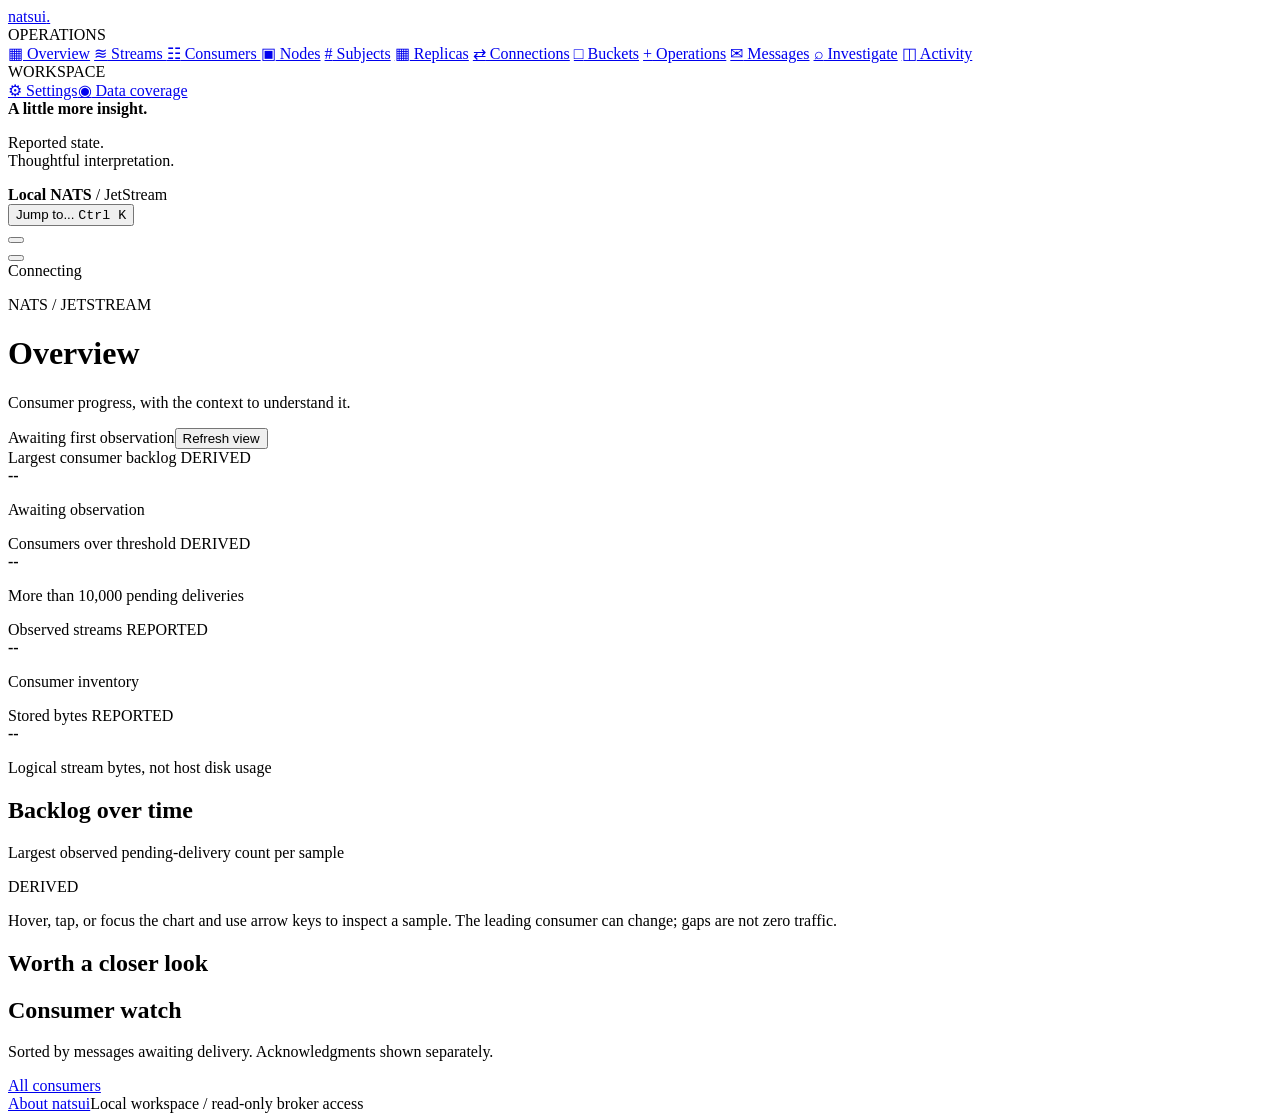
==== web/index.html @ a60c9df8 "Add shared access and reviewed NATS administration Implement dashboard roles, per-tab profiles, secu" ====
<!doctype html>
<html lang="en" data-theme="dark">
<head><meta charset="utf-8"><meta name="viewport" content="width=device-width, initial-scale=1"><title>natsui - NATS operations</title><meta name="description" content="NATS and JetStream operations, with evidence and context."><link rel="icon" href="/kitten.svg"><link rel="stylesheet" href="/fibril.css"><link rel="stylesheet" href="/style.css"><script src="/subjects.js" defer></script><script src="/demo.js" defer></script><script src="/trends.js" defer></script><script src="/app.js" defer></script><script src="/workspace.js" defer></script><script src="/editing.js" defer></script><script src="/access.js" defer></script><script src="/managed.js" defer></script><script src="/profiles.js" defer></script><script src="/operations.js" defer></script><script src="/buckets.js" defer></script></head>
<body>
<aside class="sidebar">
 <a class="brand" href="#overview"><span>natsui<span class="brand-dot">.</span></span></a>
 <div class="sidebar-caption">OPERATIONS</div>
 <nav aria-label="Main navigation">
  <a href="#overview" data-page="overview"><span aria-hidden="true">&#9638;</span> Overview</a>
  <a href="#streams" data-page="streams"><span aria-hidden="true">&#8779;</span> Streams <small id="nav-streams"></small></a>
  <a href="#consumers" data-page="consumers"><span aria-hidden="true">&#9783;</span> Consumers <small id="nav-consumers"></small></a>
  <a href="#nodes" data-page="nodes"><span aria-hidden="true">&#9635;</span> Nodes</a>
  <a href="#subjects" data-page="subjects"><span aria-hidden="true">#</span> Subjects</a>
  <a href="#replicas" data-page="replicas"><span aria-hidden="true">&#9638;</span> Replicas</a>
  <a href="#connections" data-page="connections"><span aria-hidden="true">&#8644;</span> Connections</a>
  <a href="#buckets" data-page="buckets"><span aria-hidden="true">&#9633;</span> Buckets</a>
  <a href="#operations" data-page="operations"><span aria-hidden="true">+</span> Operations</a>
  <a href="#messages" data-page="messages"><span aria-hidden="true">&#9993;</span> Messages</a>
  <a href="#investigate" data-page="investigate"><span aria-hidden="true">&#8981;</span> Investigate</a>
  <a href="#activity" data-page="activity"><span aria-hidden="true">&#9707;</span> Activity</a>
 </nav>
 <div class="sidebar-caption">WORKSPACE</div>
 <nav aria-label="Workspace navigation"><a href="#settings" data-page="settings"><span aria-hidden="true">&#9881;</span> Settings</a><a href="#coverage" data-page="coverage"><span aria-hidden="true">&#9673;</span> Data coverage</a></nav>
 <div class="sidebar-bottom"><strong>A little more insight.</strong><p>Reported state.<br>Thoughtful interpretation.</p></div>
</aside>
<div class="workspace">
 <header class="topbar"><span><span class="context-dot"></span> <strong id="profile">Local NATS</strong> <span class="crumb">/ JetStream</span></span><div><button class="quiet" id="palette-open">Jump to... <kbd>Ctrl K</kbd></button><div class="appearance"><div class="flavor-pick" id="flavor-pick"><button class="flavor-pick-btn" id="flavor-btn" type="button" aria-label="Choose color theme" aria-expanded="false" aria-controls="flavor-menu" title="Color theme"><span class="flavor-dot" aria-hidden="true"></span></button><div class="flavor-menu" id="flavor-menu" role="group" aria-label="Color themes" hidden></div></div><button id="theme-toggle" class="appearance-mode" type="button" aria-label="Use light theme" title="Use light theme"></button></div><span id="mode" class="badge">Connecting</span><button id="sign-out" class="quiet" hidden>Sign out</button></div></header>
 <main id="main" tabindex="-1">
  <div id="demo-banner" class="notice" hidden>DEMO WORKSPACE <span>Simulated workloads, not a connected NATS deployment. All displayed traffic and history are synthetic.</span></div>
  <div class="page-heading"><div><p class="eyebrow">NATS / JETSTREAM</p><h1 id="page-title">Overview</h1><p id="page-description">Consumer progress, with the context to understand it.</p></div><div class="freshness"><span id="freshness">Awaiting first observation</span><button id="refresh" class="quiet">Refresh view</button></div></div>
  <div id="collection-issues" role="status"></div><section id="scenario-panel" class="scenario-panel" hidden><div><span class="tag" id="scenario-source">SIMULATED SCENARIO</span><strong id="scenario-phase"></strong><p id="scenario-description"></p></div><div><span id="scenario-time"></span><progress id="scenario-progress" max="120" value="0" aria-label="Workload cycle progress"></progress><button id="scenario-pause" class="quiet">Pause simulation</button><button id="scenario-reset" class="quiet">Restart cycle</button></div></section>
  <section id="page-overview" class="page">
   <div class="stats"><article><div class="stat-label">Largest consumer backlog <span class="tag">DERIVED</span></div><strong id="largest">--</strong><p id="largest-name">Awaiting observation</p></article><article><div class="stat-label">Consumers over threshold <span class="tag">DERIVED</span></div><strong id="behind">--</strong><p id="threshold-label">More than 10,000 pending deliveries</p></article><article><div class="stat-label">Observed streams <span class="tag">REPORTED</span></div><strong id="streams-count">--</strong><p id="consumer-count">Consumer inventory</p></article><article><div class="stat-label">Stored bytes <span class="tag">REPORTED</span></div><strong id="storage">--</strong><p>Logical stream bytes, not host disk usage</p></article></div>
   <div class="overview-grid-new"><section class="panel"><div class="panel-heading"><div><h2>Backlog over time</h2><p>Largest observed pending-delivery count per sample</p></div><span class="tag">DERIVED</span></div><div id="history-chart" class="chart"></div><p class="panel-note">Hover, tap, or focus the chart and use arrow keys to inspect a sample. The leading consumer can change; gaps are not zero traffic.</p></section><section class="panel attention"><div class="panel-heading"><h2>Worth a closer look</h2><span id="attention-count" class="badge"></span></div><div id="attention-items"></div></section></div>
   <section class="panel"><div class="panel-heading"><div><h2>Consumer watch</h2><p>Sorted by messages awaiting delivery. Acknowledgments shown separately.</p></div><a href="#consumers">All consumers</a></div><div class="table-wrap" id="overview-table"></div></section>
  </section>
  <section id="page-nodes" class="page" hidden><div id="monitor-coverage" class="monitor-status" role="status"></div><div id="nodes-table" class="panel table-wrap"></div></section>
  <section id="page-node" class="page" hidden><a href="#nodes">All nodes</a><div id="node-summary" class="resource-summary panel inspector"></div><div id="node-charts" class="resource-charts"></div><section class="panel inspector"><h2>Connection transport</h2><p>On-demand inventory, limited to 100 connections. RTT describes transport, not application latency.</p><button class="quiet" id="load-connections">Load connections</button><div id="node-connections" class="table-wrap"></div></section></section>
  <section id="page-stream" class="page" hidden><a href="#streams">All streams</a><div id="stream-summary" class="resource-summary panel inspector"></div><div id="stream-charts" class="resource-charts"></div></section>
  <section id="page-streams" class="page" hidden><div class="filterbar"><input id="stream-search" type="search" placeholder="Filter streams or subjects" aria-label="Filter streams"></div><div class="panel table-wrap" id="streams-table"></div></section>
  <section id="page-consumer" class="page" hidden><a href="#consumers">All consumers</a><div id="consumer-summary" class="panel inspector resource-summary"></div><div id="consumer-charts" class="resource-charts"></div></section>
  <section id="page-consumers" class="page" hidden><div class="filterbar"><input id="consumer-search" type="search" placeholder="Filter consumer or stream" aria-label="Filter consumers"><label><input id="behind-only" type="checkbox"> Above threshold only</label></div><div class="panel table-wrap" id="consumers-table"></div></section>
  <section id="page-subjects" class="page" hidden><section class="panel inspector"><section id="demo-subject-examples" hidden></section><h2>Trace a subject</h2><p>Compare a literal subject with configured stream capture and consumer filters.</p><form id="subject-form" class="record-controls"><label>Literal subject<input id="subject-query" placeholder="orders.created" required></label><button class="primary">Explore subject</button></form><div id="subject-results"></div><hr><h2 id="subscriptions-heading">Live subscriptions</h2><p>Monitoring scope may include other accounts. Subscription matches establish interest, not an actual message path.</p><div class="record-pages"><button id="load-subscriptions" class="quiet">Load subscriptions</button><button id="subscriptions-previous" class="quiet" disabled>Previous page</button><button id="subscriptions-next" class="quiet" disabled>Next page</button></div><div id="subscriptions-status" role="status"></div><div id="subscriptions-table" class="table-wrap"></div></section></section>
  <section id="page-replicas" class="page" hidden><p class="panel-note">Observed leaders and followers per stream. Missing placement is unknown; an empty cell is not proof of absence.</p><div id="replica-matrix" class="panel table-wrap"></div></section>
  <section id="page-connections" class="page" hidden><div class="filterbar"><input id="connections-search" aria-label="Filter connections" placeholder="Filter node, client, SDK or subject"><button id="load-workspace-connections" class="quiet">Refresh connections</button></div><div id="connections-status" role="status"></div><div class="record-pages"><button id="connections-previous" class="quiet" disabled>Previous page</button><button id="connections-next" class="quiet" disabled>Next page</button></div><div id="connections-table" class="panel table-wrap"></div></section>
  <section id="page-messages" class="page" hidden><section class="panel inspector">
   <h2>Browse retained messages</h2><p>Find records in stream storage, then inspect their payload and matching consumer filters.</p>
   <form id="browse-form" class="record-controls"><label>Stream<select id="message-stream" required></select></label><label>Subject filter<input id="message-subject" list="subject-suggestions" placeholder="All subjects" autocomplete="off"></label><datalist id="subject-suggestions"></datalist><label>From sequence (optional)<input id="message-start" inputmode="numeric" pattern="[0-9]+" placeholder="First retained record"></label><button type="submit" class="primary">Browse storage</button><button type="button" id="newest-record" class="quiet">Newest matching record</button></form>
   <div id="message-context" class="subject-context"></div>
   <p class="panel-note">Reads up to 20 retained records per page without pulling or acknowledging an application consumer. Sequence ranges can contain gaps. Payloads are not saved to SQLite.</p>
   <div id="record-status" role="status">Choose a stream and browse storage to verify retained records.</div><div id="record-list" class="table-wrap"></div><div class="record-pages"><button id="records-previous" class="quiet" disabled>Previous page</button><button id="records-next" class="quiet" disabled>Next page</button></div>
   <details><summary>Look up a specific sequence</summary><form id="message-form" class="record-controls"><label>Stream sequence<input id="message-seq" inputmode="numeric" pattern="[0-9]+" required placeholder="Exact stream sequence"></label><button type="submit" class="quiet">Inspect message</button></form></details>
   <dialog id="message-dialog" aria-labelledby="message-title"><div class="dialog-heading"><h2 id="message-title">Retained message</h2><button id="message-close" class="quiet" type="button" aria-label="Close message">Close</button></div><div id="message-result" class="record-result" aria-live="polite"></div></dialog>
  </section></section>
  <section id="page-investigate" class="page" hidden><section class="panel inspector"><div class="panel-heading investigation-heading"><h2>Shared time window</h2><div class="view-links"><button id="investigation-pause" class="quiet">Pause view</button><button id="investigation-live" class="quiet">Latest samples</button><button id="investigation-export" class="quiet">Export snapshot</button></div></div><form id="investigation-window" class="record-controls"><label>From<input id="investigation-from" type="datetime-local" step="1" required></label><label>To<input id="investigation-to" type="datetime-local" step="1" required></label><button class="primary">Load time window</button></form><div class="record-controls"><label>Stream<select id="investigation-stream"></select></label><label>Consumer<select id="investigation-consumer"></select></label><label>Node<select id="investigation-node"></select></label></div><p id="investigation-status" role="status"></p><p class="panel-note">Charts share a time axis and inspection cursor. Up to 240 samples per window; gaps remain visible. Snapshot exports contain observations and events, without message payloads.</p></section><div id="investigation-charts" class="resource-charts"></div><section class="panel inspector"><h2>Events in this window</h2><div id="investigation-events"></div></section></section>
  <section id="page-activity" class="page" hidden><section class="panel"><div class="panel-heading"><div><h2>Incident timeline</h2><p>Observed changes and NATS advisories, recorded locally. Events before collection or during gaps may be missing.</p></div><span class="tag">RECORDED</span></div><div class="filterbar timeline-filter"><input id="incident-search" type="search" aria-label="Filter incidents" placeholder="Filter resource, kind or detail"></div><div id="incident-status" class="panel-note"></div><div id="incident-list"></div><details class="workspace-log"><summary>Dashboard activity</summary><div id="activity-list"></div></details></section></section>
<section id="page-operations" class="page" hidden><section class="panel inspector"><h2>Native NATS operations</h2><p id="operation-access" role="status">Writes require operator access and NATSUI_ALLOW_WRITES=1.</p><form id="operation-form"><label>Operation<select id="operation-action"><option value="create_stream">Create stream</option><option value="create_consumer">Create durable pull consumer</option><option value="delete_stream">Delete stream</option><option value="delete_consumer">Delete consumer</option><option value="publish">Publish a test message</option></select></label><div class="record-controls"><label>Stream<input id="operation-stream" list="operation-streams" maxlength="128" required></label><datalist id="operation-streams"></datalist><label data-operation="create_consumer delete_consumer">Consumer<input id="operation-consumer" maxlength="128"></label></div><div data-operation="create_stream" class="record-controls"><label>Captured subjects<input id="operation-subjects" placeholder="orders.*" required></label><label>Storage<select id="operation-storage"><option value="file">File</option><option value="memory">Memory</option></select></label><label>Retention<select id="operation-retention"><option value="limits">Limits</option><option value="workqueue">Work queue</option><option value="interest">Interest</option></select></label><label>Replicas<input id="operation-replicas" type="number" min="1" max="5" value="1" required></label><label>Maximum records<input id="operation-max" type="number" min="-1" value="100000" required></label></div><div data-operation="create_consumer" class="record-controls"><label>Filter subject (optional)<input id="operation-filter" placeholder="orders.*"></label><label>Start with<select id="operation-deliver"><option value="all">All retained messages</option><option value="new">New messages</option></select></label></div><div data-operation="publish"><div class="record-controls"><label>Publish mode<select id="operation-mode"><option value="jetstream">JetStream, verify storage</option><option value="core">Core, no storage acknowledgment</option></select></label><label>Literal subject<input id="operation-subject" placeholder="orders.created" required></label></div><label>UTF-8 payload, at most 64 KiB<textarea id="operation-payload" rows="6" maxlength="65536" spellcheck="false"></textarea></label></div><button id="operation-preview" class="primary">Review operation</button></form><p id="operation-status" role="status"></p><section id="operation-review" hidden><h3>Review operation</h3><p id="operation-warning"></p><pre id="operation-details" class="json"></pre><label>Type the displayed resource name or subject to confirm<input id="operation-confirm" autocomplete="off"></label><p id="operation-confirm-name"></p><button id="operation-apply" class="primary">Apply once</button><button id="operation-cancel" class="quiet">Cancel</button></section></section></section>
<section id="page-buckets" class="page" hidden><section class="panel inspector"><h2>Key Value and Object Store</h2><p>Dedicated read-only views. Listing reads retained subjects. Inspecting a key distinguishes live values from delete or purge markers. Object inspection reads metadata without downloading object chunks.</p><button id="bucket-reload" class="quiet">Refresh buckets</button><p id="bucket-status" role="status"></p><div id="bucket-list" class="table-wrap"></div></section><section id="bucket-entries" class="panel inspector" hidden><h2 id="bucket-title"></h2><div id="bucket-keys" class="table-wrap"></div><button id="bucket-next" class="quiet" hidden>Next 100 subjects</button></section><dialog id="bucket-dialog" aria-labelledby="bucket-dialog-title"><div class="dialog-heading"><h2 id="bucket-dialog-title">Stored revision</h2><button id="bucket-close" class="quiet">Close</button></div><pre id="bucket-value" class="json"></pre></dialog></section>
  <section id="page-settings" class="page" hidden><div class="settings-grid"><section class="panel inspector"><h2>Observation settings</h2><p>Applied to this dashboard without restarting NATS.</p><form id="settings-form"><label>Consumer backlog threshold<input id="setting-threshold" type="number" min="1" max="1000000000" required></label><label>Collection interval, seconds<input id="setting-refresh" type="number" min="2" max="300" required></label><label>History retention, days<input id="setting-retention" type="number" min="1" max="90" required></label><button class="primary" type="submit">Save dashboard settings</button><span id="settings-result" role="status"></span></form></section><section class="panel inspector"><h2>Who owns this setting?</h2><div class="setting-scope"><strong>Dashboard</strong><span class="badge good">Editable now</span><p>Thresholds, collection interval and retention are stored in SQLite.</p></div><div class="setting-scope"><strong>Streams &amp; consumers</strong><span class="badge">Reviewed native edits</span><p>Stream limits and consumer delivery settings can be edited below when this connection has write access enabled.</p></div><div class="setting-scope"><strong>NATS server</strong><span class="badge">Externally managed</span><p>Some configuration can reload; other changes need a restart. An optional deployment controller can validate and apply a supported set of settings and config-based users.</p></div><div class="setting-scope"><strong>Access</strong><span class="badge">Dashboard identities</span><p>Dashboard users have separate viewer, operator and admin roles. Public HTTPS requires the explicit proxy deployment configuration.</p></div></section></div><section class="panel inspector" id="dashboard-users"><h2>Dashboard users</h2><p>Viewer reads observations. Operator also performs enabled NATS actions. Admin manages settings and access. These identities are separate from NATS users.</p><p id="users-status" role="status"></p><form id="user-create" class="record-controls"><label>User name<input id="user-name" pattern="[a-z0-9_-]{1,48}" maxlength="48" required autocomplete="off"></label><label>Role<select id="user-role"><option value="viewer">Viewer</option><option value="operator">Operator</option><option value="admin">Admin</option></select></label><button class="primary">Create user</button></form><button id="users-reload" class="quiet" type="button">Refresh users</button><div id="user-list" class="table-wrap"></div><p class="panel-note">Each user receives a generated access key shown once. Rotation, role changes and disabling revoke existing sessions. The bootstrap key retains recovery administrator access.</p></section><dialog id="user-key-dialog" aria-labelledby="user-key-title"><div class="dialog-heading"><h2 id="user-key-title">Access key</h2><button id="user-key-close" type="button" class="quiet">Close</button></div><p>Store this key privately. It cannot be retrieved after closing.</p><input id="user-key-value" aria-label="Generated access key" readonly autocomplete="off" spellcheck="false"></dialog><section id="managed-control" class="panel inspector"><h2>Managed NATS settings and users</h2><p>Optional deployment authority, separate from normal NATS access. Each controller owns one process. User changes must be applied consistently across cluster nodes. JWT/operator accounts require their existing identity tooling.</p><p id="managed-status" role="status">No controller is used in the standalone demo.</p><div class="record-controls"><label>Managed node<select id="managed-node"></select></label><button id="managed-load" type="button">Load current state</button></div><details><summary>Configured state and live verification</summary><pre id="managed-current" class="json"></pre></details><form id="managed-form" hidden><label>Operation template<select id="managed-example"><option value="settings">Server limits</option><option value="create_user">Create NATS user</option><option value="rotate_user">Rotate NATS password</option><option value="permissions">Change NATS permissions</option><option value="delete_user">Delete NATS user</option><option value="restart">Restart this NATS node</option></select></label><label>Proposed operation<textarea id="managed-proposal" rows="10" maxlength="60000" spellcheck="false" required></textarea></label><p>Credentials are generated when omitted. An optional 64-character hexadecimal password can provision the same credential on another node. Passwords are stored as bcrypt hashes by the controller.</p><button class="primary">Validate and review</button></form><section id="managed-review" hidden><h3>Validated operation</h3><pre id="managed-diff" class="json"></pre><label>Type APPLY to confirm<input id="managed-confirm" autocomplete="off"></label><button id="managed-apply" class="primary" type="button">Apply once</button></section><dialog id="managed-result-dialog" aria-labelledby="managed-result-title"><div class="dialog-heading"><h2 id="managed-result-title">Controller result</h2><button id="managed-close" class="quiet" type="button">Close</button></div><p>Any generated password is shown once. Store it privately before closing.</p><pre id="managed-result" class="json"></pre></dialog></section><section class="panel inspector" id="broker-editor"><h2>JetStream configuration</h2><p id="editing-access" role="status">Checking connection capabilities...</p><div class="record-controls"><label>Resource type<select id="editing-kind"><option value="stream">Stream</option><option value="consumer">Consumer</option></select></label><label>Resource<select id="editing-resource"></select></label><button id="editing-load" type="button">Load current settings</button></div><p id="editing-status" role="status" aria-live="polite"></p><form id="editing-form" hidden><div id="editing-fields" class="editing-fields"></div><button id="editing-preview" class="primary" type="submit">Review changes</button></form><section id="editing-review" hidden aria-label="Configuration change preview"><h3>Review changes</h3><p id="editing-target"></p><div id="editing-diff" class="table-wrap"></div><div id="editing-warnings"></div><label class="editing-accept"><input id="editing-accept" type="checkbox"> I understand the effects listed above</label><p>Changes apply live. A deployment controller or application may later overwrite them.</p><button id="editing-apply" class="primary" type="button">Apply reviewed changes</button><button id="editing-cancel" type="button">Cancel preview</button></section></section></section>
  <section id="page-coverage" class="page" hidden><section class="panel inspector"><h2>What this workspace can tell</h2><p>Coverage is part of the answer. Missing evidence must remain visible.</p><div class="table-wrap"><table><thead><tr><th>Aspect</th><th>Evidence</th><th>Boundary</th></tr></thead><tbody><tr><td>Streams and consumers</td><td>Reported by JetStream</td><td>Account/domain visible to configured credentials</td></tr><tr><td>Largest backlog and threshold counts</td><td>Derived from pending deliveries</td><td>Observed inventory; no sum of overlapping consumers</td></tr><tr><td>Historical chart</td><td>Recorded in SQLite</td><td>Begins when collection starts; latest 240 samples displayed</td></tr><tr><td>Retained message</td><td>On-demand stream GET</td><td>No worker ownership or business outcome</td></tr><tr><td>Node CPU, resident memory and counters</td><td>Optional NATS monitoring endpoints</td><td>Process metrics; container limits and host pressure are not collected. Per-node coverage on Nodes.</td></tr><tr><td>Stream and node history</td><td>Recorded in SQLite</td><td>Begins with resource collection; rates require consecutive matching identities.</td></tr><tr><td>Failures and advisories</td><td>Observed changes and received NATS advisories in SQLite</td><td>No replay of missed advisories; subscription permissions and collection gaps remain explicit.</td></tr><tr><td>Worker error reasons</td><td>Not available from this adapter</td><td>Optional application instrumentation required</td></tr></tbody></table></div></section></section>
  <section id="page-about" class="page" hidden><section class="panel inspector"><h2>About natsui</h2><p>A NATS and JetStream operations dashboard focused on observable state and clear evidence.</p><p>Design inspired by <a href="https://github.com/Axmouth/fibril" target="_blank" rel="noopener noreferrer">Fibril</a>. Theme styles adapted from its admin interface under the MIT license.</p></section></section>
 </main><footer><a href="#about">About natsui</a><span id="footer-scope">Local workspace / read-only broker access</span></footer>
</div>
<dialog id="detail-dialog"><div class="dialog-heading"><h2 id="detail-title">Consumer details</h2><button id="detail-close" class="quiet" aria-label="Close details">Close</button></div><div id="detail-body"></div></dialog>
<dialog id="palette"><div class="dialog-heading"><h2>Jump to a page</h2><button id="palette-close" class="quiet">Close</button></div><input id="palette-search" type="search" placeholder="Type a page name" aria-label="Find a page"><nav id="palette-links"></nav></dialog>
</body></html>
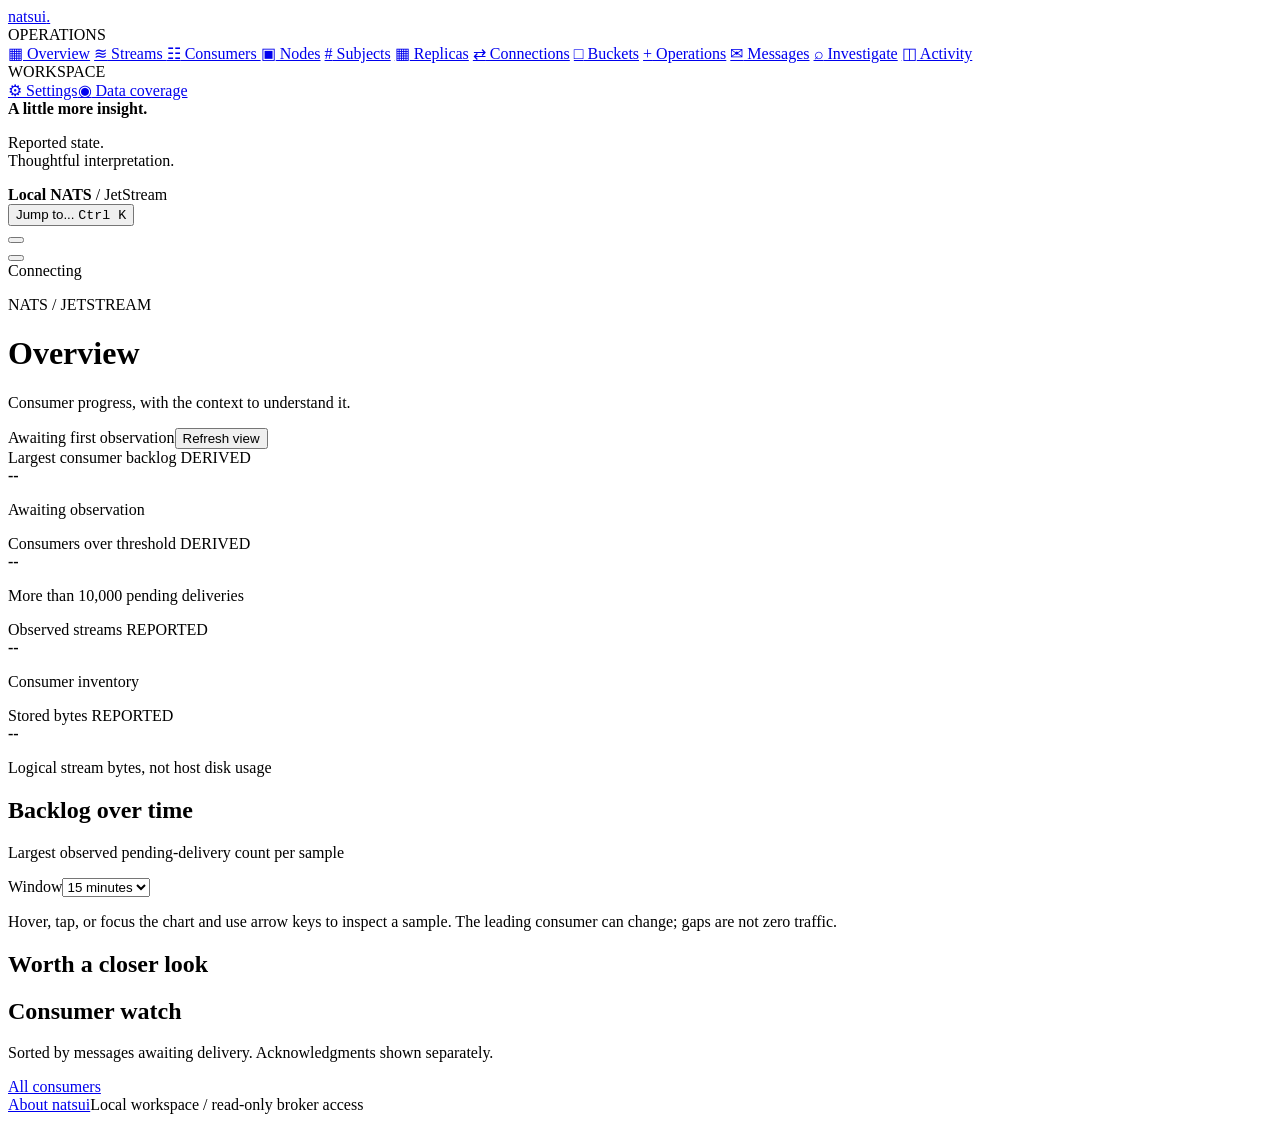
==== commit f527437e: "Add investigation tools and optional identity integrations" ====
--- a/web/index.html
+++ b/web/index.html
@@ -1,6 +1,6 @@
 <!doctype html>
 <html lang="en" data-theme="dark">
-<head><meta charset="utf-8"><meta name="viewport" content="width=device-width, initial-scale=1"><title>natsui - NATS operations</title><meta name="description" content="NATS and JetStream operations, with evidence and context."><link rel="icon" href="/kitten.svg"><link rel="stylesheet" href="/fibril.css"><link rel="stylesheet" href="/style.css"><script src="/subjects.js" defer></script><script src="/demo.js" defer></script><script src="/trends.js" defer></script><script src="/app.js" defer></script><script src="/workspace.js" defer></script><script src="/editing.js" defer></script><script src="/access.js" defer></script><script src="/managed.js" defer></script><script src="/profiles.js" defer></script><script src="/operations.js" defer></script><script src="/buckets.js" defer></script></head>
+<head><meta charset="utf-8"><meta name="viewport" content="width=device-width, initial-scale=1"><title>natsui - NATS operations</title><meta name="description" content="NATS and JetStream operations, with evidence and context."><link rel="icon" href="/kitten.svg"><link rel="stylesheet" href="/fibril.css"><link rel="stylesheet" href="/style.css"><script src="/subjects.js" defer></script><script src="/demo.js" defer></script><script src="/trends.js" defer></script><script src="/app.js" defer></script><script src="/workspace.js" defer></script><script src="/editing.js" defer></script><script src="/access.js" defer></script><script src="/managed.js" defer></script><script src="/profiles.js" defer></script><script src="/operations.js" defer></script><script src="/buckets.js" defer></script><script src="/workspace-extras.js" defer></script></head>
 <body>
 <aside class="sidebar">
  <a class="brand" href="#overview"><span>natsui<span class="brand-dot">.</span></span></a>
@@ -31,7 +31,7 @@
   <div id="collection-issues" role="status"></div><section id="scenario-panel" class="scenario-panel" hidden><div><span class="tag" id="scenario-source">SIMULATED SCENARIO</span><strong id="scenario-phase"></strong><p id="scenario-description"></p></div><div><span id="scenario-time"></span><progress id="scenario-progress" max="120" value="0" aria-label="Workload cycle progress"></progress><button id="scenario-pause" class="quiet">Pause simulation</button><button id="scenario-reset" class="quiet">Restart cycle</button></div></section>
   <section id="page-overview" class="page">
    <div class="stats"><article><div class="stat-label">Largest consumer backlog <span class="tag">DERIVED</span></div><strong id="largest">--</strong><p id="largest-name">Awaiting observation</p></article><article><div class="stat-label">Consumers over threshold <span class="tag">DERIVED</span></div><strong id="behind">--</strong><p id="threshold-label">More than 10,000 pending deliveries</p></article><article><div class="stat-label">Observed streams <span class="tag">REPORTED</span></div><strong id="streams-count">--</strong><p id="consumer-count">Consumer inventory</p></article><article><div class="stat-label">Stored bytes <span class="tag">REPORTED</span></div><strong id="storage">--</strong><p>Logical stream bytes, not host disk usage</p></article></div>
-   <div class="overview-grid-new"><section class="panel"><div class="panel-heading"><div><h2>Backlog over time</h2><p>Largest observed pending-delivery count per sample</p></div><span class="tag">DERIVED</span></div><div id="history-chart" class="chart"></div><p class="panel-note">Hover, tap, or focus the chart and use arrow keys to inspect a sample. The leading consumer can change; gaps are not zero traffic.</p></section><section class="panel attention"><div class="panel-heading"><h2>Worth a closer look</h2><span id="attention-count" class="badge"></span></div><div id="attention-items"></div></section></div>
+   <div class="overview-grid-new"><section class="panel"><div class="panel-heading"><div><h2>Backlog over time</h2><p>Largest observed pending-delivery count per sample</p></div><label class="chart-window">Window<select id="backlog-window" aria-label="Backlog time window"><option value="300">5 minutes</option><option value="900" selected>15 minutes</option><option value="3600">1 hour</option><option value="21600">6 hours</option></select></label></div><div id="history-chart" class="chart"></div><p id="backlog-status" class="panel-note" role="status"></p><p class="panel-note">Hover, tap, or focus the chart and use arrow keys to inspect a sample. The leading consumer can change; gaps are not zero traffic.</p></section><section class="panel attention"><div class="panel-heading"><h2>Worth a closer look</h2><span id="attention-count" class="badge"></span></div><div id="attention-items"></div></section></div>
    <section class="panel"><div class="panel-heading"><div><h2>Consumer watch</h2><p>Sorted by messages awaiting delivery. Acknowledgments shown separately.</p></div><a href="#consumers">All consumers</a></div><div class="table-wrap" id="overview-table"></div></section>
   </section>
   <section id="page-nodes" class="page" hidden><div id="monitor-coverage" class="monitor-status" role="status"></div><div id="nodes-table" class="panel table-wrap"></div></section>
@@ -56,7 +56,7 @@
   <section id="page-activity" class="page" hidden><section class="panel"><div class="panel-heading"><div><h2>Incident timeline</h2><p>Observed changes and NATS advisories, recorded locally. Events before collection or during gaps may be missing.</p></div><span class="tag">RECORDED</span></div><div class="filterbar timeline-filter"><input id="incident-search" type="search" aria-label="Filter incidents" placeholder="Filter resource, kind or detail"></div><div id="incident-status" class="panel-note"></div><div id="incident-list"></div><details class="workspace-log"><summary>Dashboard activity</summary><div id="activity-list"></div></details></section></section>
 <section id="page-operations" class="page" hidden><section class="panel inspector"><h2>Native NATS operations</h2><p id="operation-access" role="status">Writes require operator access and NATSUI_ALLOW_WRITES=1.</p><form id="operation-form"><label>Operation<select id="operation-action"><option value="create_stream">Create stream</option><option value="create_consumer">Create durable pull consumer</option><option value="delete_stream">Delete stream</option><option value="delete_consumer">Delete consumer</option><option value="publish">Publish a test message</option></select></label><div class="record-controls"><label>Stream<input id="operation-stream" list="operation-streams" maxlength="128" required></label><datalist id="operation-streams"></datalist><label data-operation="create_consumer delete_consumer">Consumer<input id="operation-consumer" maxlength="128"></label></div><div data-operation="create_stream" class="record-controls"><label>Captured subjects<input id="operation-subjects" placeholder="orders.*" required></label><label>Storage<select id="operation-storage"><option value="file">File</option><option value="memory">Memory</option></select></label><label>Retention<select id="operation-retention"><option value="limits">Limits</option><option value="workqueue">Work queue</option><option value="interest">Interest</option></select></label><label>Replicas<input id="operation-replicas" type="number" min="1" max="5" value="1" required></label><label>Maximum records<input id="operation-max" type="number" min="-1" value="100000" required></label></div><div data-operation="create_consumer" class="record-controls"><label>Filter subject (optional)<input id="operation-filter" placeholder="orders.*"></label><label>Start with<select id="operation-deliver"><option value="all">All retained messages</option><option value="new">New messages</option></select></label></div><div data-operation="publish"><div class="record-controls"><label>Publish mode<select id="operation-mode"><option value="jetstream">JetStream, verify storage</option><option value="core">Core, no storage acknowledgment</option></select></label><label>Literal subject<input id="operation-subject" placeholder="orders.created" required></label></div><label>UTF-8 payload, at most 64 KiB<textarea id="operation-payload" rows="6" maxlength="65536" spellcheck="false"></textarea></label></div><button id="operation-preview" class="primary">Review operation</button></form><p id="operation-status" role="status"></p><section id="operation-review" hidden><h3>Review operation</h3><p id="operation-warning"></p><pre id="operation-details" class="json"></pre><label>Type the displayed resource name or subject to confirm<input id="operation-confirm" autocomplete="off"></label><p id="operation-confirm-name"></p><button id="operation-apply" class="primary">Apply once</button><button id="operation-cancel" class="quiet">Cancel</button></section></section></section>
 <section id="page-buckets" class="page" hidden><section class="panel inspector"><h2>Key Value and Object Store</h2><p>Dedicated read-only views. Listing reads retained subjects. Inspecting a key distinguishes live values from delete or purge markers. Object inspection reads metadata without downloading object chunks.</p><button id="bucket-reload" class="quiet">Refresh buckets</button><p id="bucket-status" role="status"></p><div id="bucket-list" class="table-wrap"></div></section><section id="bucket-entries" class="panel inspector" hidden><h2 id="bucket-title"></h2><div id="bucket-keys" class="table-wrap"></div><button id="bucket-next" class="quiet" hidden>Next 100 subjects</button></section><dialog id="bucket-dialog" aria-labelledby="bucket-dialog-title"><div class="dialog-heading"><h2 id="bucket-dialog-title">Stored revision</h2><button id="bucket-close" class="quiet">Close</button></div><pre id="bucket-value" class="json"></pre></dialog></section>
-  <section id="page-settings" class="page" hidden><div class="settings-grid"><section class="panel inspector"><h2>Observation settings</h2><p>Applied to this dashboard without restarting NATS.</p><form id="settings-form"><label>Consumer backlog threshold<input id="setting-threshold" type="number" min="1" max="1000000000" required></label><label>Collection interval, seconds<input id="setting-refresh" type="number" min="2" max="300" required></label><label>History retention, days<input id="setting-retention" type="number" min="1" max="90" required></label><button class="primary" type="submit">Save dashboard settings</button><span id="settings-result" role="status"></span></form></section><section class="panel inspector"><h2>Who owns this setting?</h2><div class="setting-scope"><strong>Dashboard</strong><span class="badge good">Editable now</span><p>Thresholds, collection interval and retention are stored in SQLite.</p></div><div class="setting-scope"><strong>Streams &amp; consumers</strong><span class="badge">Reviewed native edits</span><p>Stream limits and consumer delivery settings can be edited below when this connection has write access enabled.</p></div><div class="setting-scope"><strong>NATS server</strong><span class="badge">Externally managed</span><p>Some configuration can reload; other changes need a restart. An optional deployment controller can validate and apply a supported set of settings and config-based users.</p></div><div class="setting-scope"><strong>Access</strong><span class="badge">Dashboard identities</span><p>Dashboard users have separate viewer, operator and admin roles. Public HTTPS requires the explicit proxy deployment configuration.</p></div></section></div><section class="panel inspector" id="dashboard-users"><h2>Dashboard users</h2><p>Viewer reads observations. Operator also performs enabled NATS actions. Admin manages settings and access. These identities are separate from NATS users.</p><p id="users-status" role="status"></p><form id="user-create" class="record-controls"><label>User name<input id="user-name" pattern="[a-z0-9_-]{1,48}" maxlength="48" required autocomplete="off"></label><label>Role<select id="user-role"><option value="viewer">Viewer</option><option value="operator">Operator</option><option value="admin">Admin</option></select></label><button class="primary">Create user</button></form><button id="users-reload" class="quiet" type="button">Refresh users</button><div id="user-list" class="table-wrap"></div><p class="panel-note">Each user receives a generated access key shown once. Rotation, role changes and disabling revoke existing sessions. The bootstrap key retains recovery administrator access.</p></section><dialog id="user-key-dialog" aria-labelledby="user-key-title"><div class="dialog-heading"><h2 id="user-key-title">Access key</h2><button id="user-key-close" type="button" class="quiet">Close</button></div><p>Store this key privately. It cannot be retrieved after closing.</p><input id="user-key-value" aria-label="Generated access key" readonly autocomplete="off" spellcheck="false"></dialog><section id="managed-control" class="panel inspector"><h2>Managed NATS settings and users</h2><p>Optional deployment authority, separate from normal NATS access. Each controller owns one process. User changes must be applied consistently across cluster nodes. JWT/operator accounts require their existing identity tooling.</p><p id="managed-status" role="status">No controller is used in the standalone demo.</p><div class="record-controls"><label>Managed node<select id="managed-node"></select></label><button id="managed-load" type="button">Load current state</button></div><details><summary>Configured state and live verification</summary><pre id="managed-current" class="json"></pre></details><form id="managed-form" hidden><label>Operation template<select id="managed-example"><option value="settings">Server limits</option><option value="create_user">Create NATS user</option><option value="rotate_user">Rotate NATS password</option><option value="permissions">Change NATS permissions</option><option value="delete_user">Delete NATS user</option><option value="restart">Restart this NATS node</option></select></label><label>Proposed operation<textarea id="managed-proposal" rows="10" maxlength="60000" spellcheck="false" required></textarea></label><p>Credentials are generated when omitted. An optional 64-character hexadecimal password can provision the same credential on another node. Passwords are stored as bcrypt hashes by the controller.</p><button class="primary">Validate and review</button></form><section id="managed-review" hidden><h3>Validated operation</h3><pre id="managed-diff" class="json"></pre><label>Type APPLY to confirm<input id="managed-confirm" autocomplete="off"></label><button id="managed-apply" class="primary" type="button">Apply once</button></section><dialog id="managed-result-dialog" aria-labelledby="managed-result-title"><div class="dialog-heading"><h2 id="managed-result-title">Controller result</h2><button id="managed-close" class="quiet" type="button">Close</button></div><p>Any generated password is shown once. Store it privately before closing.</p><pre id="managed-result" class="json"></pre></dialog></section><section class="panel inspector" id="broker-editor"><h2>JetStream configuration</h2><p id="editing-access" role="status">Checking connection capabilities...</p><div class="record-controls"><label>Resource type<select id="editing-kind"><option value="stream">Stream</option><option value="consumer">Consumer</option></select></label><label>Resource<select id="editing-resource"></select></label><button id="editing-load" type="button">Load current settings</button></div><p id="editing-status" role="status" aria-live="polite"></p><form id="editing-form" hidden><div id="editing-fields" class="editing-fields"></div><button id="editing-preview" class="primary" type="submit">Review changes</button></form><section id="editing-review" hidden aria-label="Configuration change preview"><h3>Review changes</h3><p id="editing-target"></p><div id="editing-diff" class="table-wrap"></div><div id="editing-warnings"></div><label class="editing-accept"><input id="editing-accept" type="checkbox"> I understand the effects listed above</label><p>Changes apply live. A deployment controller or application may later overwrite them.</p><button id="editing-apply" class="primary" type="button">Apply reviewed changes</button><button id="editing-cancel" type="button">Cancel preview</button></section></section></section>
+  <section id="page-settings" class="page" hidden><div class="settings-grid"><section class="panel inspector"><h2>Observation settings</h2><p>Applied to this dashboard without restarting NATS.</p><form id="settings-form"><label>Consumer backlog threshold<input id="setting-threshold" type="number" min="1" max="1000000000" required></label><label>Collection interval, seconds<input id="setting-refresh" type="number" min="2" max="300" required></label><label>History retention, days<input id="setting-retention" type="number" min="1" max="90" required></label><button class="primary" type="submit">Save dashboard settings</button><span id="settings-result" role="status"></span></form></section><section class="panel inspector"><h2>Who owns this setting?</h2><div class="setting-scope"><strong>Dashboard</strong><span class="badge good">Editable now</span><p>Thresholds, collection interval and retention are stored in SQLite.</p></div><div class="setting-scope"><strong>Streams &amp; consumers</strong><span class="badge">Reviewed native edits</span><p>Stream limits and consumer delivery settings can be edited below when this connection has write access enabled.</p></div><div class="setting-scope"><strong>NATS server</strong><span class="badge">Externally managed</span><p>Some configuration can reload; other changes need a restart. An optional deployment controller can validate and apply a supported set of settings and config-based users.</p></div><div class="setting-scope"><strong>Access</strong><span class="badge">Dashboard identities</span><p>Dashboard users have separate viewer, operator and admin roles. Public HTTPS requires the explicit proxy deployment configuration.</p></div></section></div><section class="panel inspector" id="dashboard-users"><h2>Dashboard users</h2><p>Viewer reads observations. Operator also performs enabled NATS actions. Admin manages settings and access. These identities are separate from NATS users.</p><p id="users-status" role="status"></p><form id="user-create" class="record-controls"><label>User name<input id="user-name" pattern="[a-z0-9_-]{1,48}" maxlength="48" required autocomplete="off"></label><label>Role<select id="user-role"><option value="viewer">Viewer</option><option value="operator">Operator</option><option value="admin">Admin</option></select></label><button class="primary">Create user</button></form><button id="users-reload" class="quiet" type="button">Refresh users</button><div id="user-list" class="table-wrap"></div><p class="panel-note">Each user receives a generated access key shown once. Rotation, role changes and disabling revoke existing sessions. The bootstrap key retains recovery administrator access.</p></section><dialog id="user-key-dialog" aria-labelledby="user-key-title"><div class="dialog-heading"><h2 id="user-key-title">Access key</h2><button id="user-key-close" type="button" class="quiet">Close</button></div><p>Store this key privately. It cannot be retrieved after closing.</p><input id="user-key-value" aria-label="Generated access key" readonly autocomplete="off" spellcheck="false"></dialog><section id="managed-control" class="panel inspector"><h2>Managed NATS settings and users</h2><p>Optional deployment authority, separate from normal NATS access. Process controllers manage config-based users per node. JWT account authorities manage signed users and explicitly reviewed resolver updates.</p><p id="managed-status" role="status">No controller is used in the standalone demo.</p><div class="record-controls"><label>Authority<select id="managed-node"></select></label><button id="managed-load" type="button">Load current state</button></div><details><summary>Configured state and live verification</summary><pre id="managed-current" class="json"></pre></details><form id="managed-form" hidden><label>Operation template<select id="managed-example"><option value="settings">Server limits</option><option value="create_user">Create NATS user</option><option value="rotate_user">Rotate NATS password</option><option value="permissions">Change NATS permissions</option><option value="delete_user">Delete NATS user</option><option value="restart">Restart this NATS node</option></select></label><label>Proposed operation<textarea id="managed-proposal" rows="10" maxlength="60000" spellcheck="false" required></textarea></label><p id="managed-credential-note">Credentials are generated when omitted. An optional 64-character hexadecimal password can provision the same credential on another node. Passwords are stored as bcrypt hashes by the controller.</p><button class="primary">Validate and review</button></form><section id="managed-review" hidden><h3>Validated operation</h3><pre id="managed-diff" class="json"></pre><label><span id="managed-confirm-label">Type APPLY to confirm</span><input id="managed-confirm" autocomplete="off"></label><button id="managed-apply" class="primary" type="button">Apply once</button></section><dialog id="managed-result-dialog" aria-labelledby="managed-result-title"><div class="dialog-heading"><h2 id="managed-result-title">Controller result</h2><button id="managed-close" class="quiet" type="button">Close</button></div><p>Any generated credential is shown once. Store it privately before closing.</p><pre id="managed-result" class="json"></pre></dialog></section><section class="panel inspector" id="broker-editor"><h2>JetStream configuration</h2><p id="editing-access" role="status">Checking connection capabilities...</p><div class="record-controls"><label>Resource type<select id="editing-kind"><option value="stream">Stream</option><option value="consumer">Consumer</option></select></label><label>Resource<select id="editing-resource"></select></label><button id="editing-load" type="button">Load current settings</button></div><p id="editing-status" role="status" aria-live="polite"></p><form id="editing-form" hidden><div id="editing-fields" class="editing-fields"></div><button id="editing-preview" class="primary" type="submit">Review changes</button></form><section id="editing-review" hidden aria-label="Configuration change preview"><h3>Review changes</h3><p id="editing-target"></p><div id="editing-diff" class="table-wrap"></div><div id="editing-warnings"></div><label class="editing-accept"><input id="editing-accept" type="checkbox"> I understand the effects listed above</label><p>Changes apply live. A deployment controller or application may later overwrite them.</p><button id="editing-apply" class="primary" type="button">Apply reviewed changes</button><button id="editing-cancel" type="button">Cancel preview</button></section></section></section>
   <section id="page-coverage" class="page" hidden><section class="panel inspector"><h2>What this workspace can tell</h2><p>Coverage is part of the answer. Missing evidence must remain visible.</p><div class="table-wrap"><table><thead><tr><th>Aspect</th><th>Evidence</th><th>Boundary</th></tr></thead><tbody><tr><td>Streams and consumers</td><td>Reported by JetStream</td><td>Account/domain visible to configured credentials</td></tr><tr><td>Largest backlog and threshold counts</td><td>Derived from pending deliveries</td><td>Observed inventory; no sum of overlapping consumers</td></tr><tr><td>Historical chart</td><td>Recorded in SQLite</td><td>Begins when collection starts; latest 240 samples displayed</td></tr><tr><td>Retained message</td><td>On-demand stream GET</td><td>No worker ownership or business outcome</td></tr><tr><td>Node CPU, resident memory and counters</td><td>Optional NATS monitoring endpoints</td><td>Process metrics; container limits and host pressure are not collected. Per-node coverage on Nodes.</td></tr><tr><td>Stream and node history</td><td>Recorded in SQLite</td><td>Begins with resource collection; rates require consecutive matching identities.</td></tr><tr><td>Failures and advisories</td><td>Observed changes and received NATS advisories in SQLite</td><td>No replay of missed advisories; subscription permissions and collection gaps remain explicit.</td></tr><tr><td>Worker error reasons</td><td>Not available from this adapter</td><td>Optional application instrumentation required</td></tr></tbody></table></div></section></section>
   <section id="page-about" class="page" hidden><section class="panel inspector"><h2>About natsui</h2><p>A NATS and JetStream operations dashboard focused on observable state and clear evidence.</p><p>Design inspired by <a href="https://github.com/Axmouth/fibril" target="_blank" rel="noopener noreferrer">Fibril</a>. Theme styles adapted from its admin interface under the MIT license.</p></section></section>
  </main><footer><a href="#about">About natsui</a><span id="footer-scope">Local workspace / read-only broker access</span></footer>
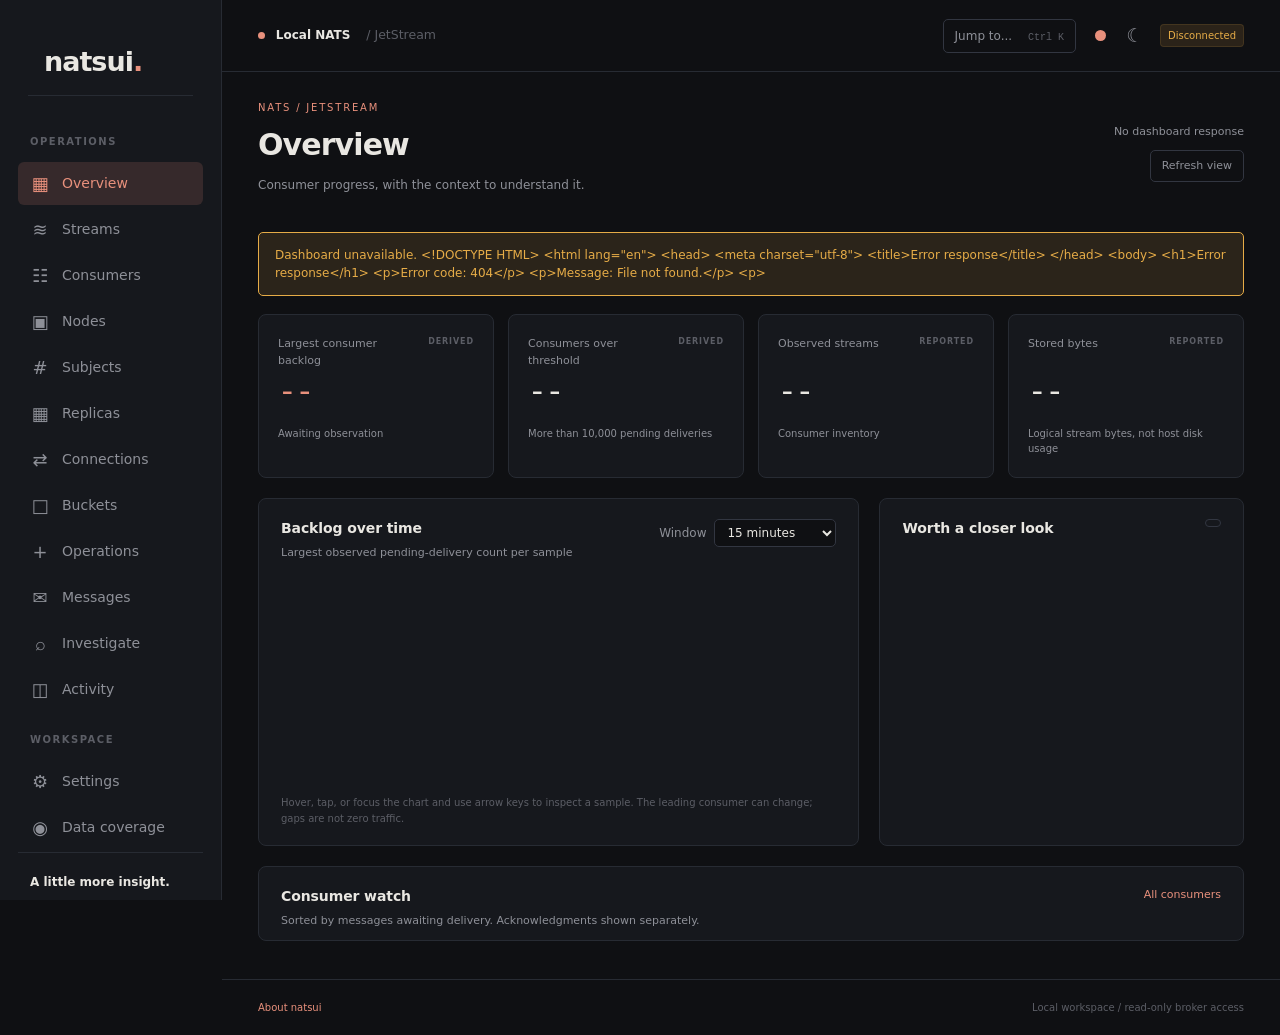
==== commit 33a36fd3: "Serve the dashboard under the path of NATSUI_PUBLIC_URL so proxies need no rewriting" ====
--- a/web/index.html
+++ b/web/index.html
@@ -1,6 +1,6 @@
 <!doctype html>
 <html lang="en" data-theme="dark">
-<head><meta charset="utf-8"><meta name="viewport" content="width=device-width, initial-scale=1"><title>natsui - NATS operations</title><meta name="description" content="NATS and JetStream operations, with evidence and context."><link rel="icon" href="/kitten.svg"><link rel="stylesheet" href="/fibril.css"><link rel="stylesheet" href="/style.css"><script src="/subjects.js" defer></script><script src="/demo.js" defer></script><script src="/trends.js" defer></script><script src="/app.js" defer></script><script src="/workspace.js" defer></script><script src="/editing.js" defer></script><script src="/access.js" defer></script><script src="/managed.js" defer></script><script src="/profiles.js" defer></script><script src="/operations.js" defer></script><script src="/buckets.js" defer></script><script src="/workspace-extras.js" defer></script></head>
+<head><meta charset="utf-8"><meta name="viewport" content="width=device-width, initial-scale=1"><title>natsui - NATS operations</title><meta name="description" content="NATS and JetStream operations, with evidence and context."><link rel="icon" href="./kitten.svg"><link rel="stylesheet" href="./fibril.css"><link rel="stylesheet" href="./style.css"><script src="./subjects.js" defer></script><script src="./demo.js" defer></script><script src="./trends.js" defer></script><script src="./app.js" defer></script><script src="./capabilities.js" defer></script><script src="./workspace.js" defer></script><script src="./editing.js" defer></script><script src="./access.js" defer></script><script src="./managed.js" defer></script><script src="./profiles.js" defer></script><script src="./operations.js" defer></script><script src="./buckets.js" defer></script><script src="./workspace-extras.js" defer></script><script src="./diagnostics.js" defer></script><script src="./session-tools.js" defer></script></head>
 <body>
 <aside class="sidebar">
  <a class="brand" href="#overview"><span>natsui<span class="brand-dot">.</span></span></a>
@@ -24,7 +24,7 @@
  <div class="sidebar-bottom"><strong>A little more insight.</strong><p>Reported state.<br>Thoughtful interpretation.</p></div>
 </aside>
 <div class="workspace">
- <header class="topbar"><span><span class="context-dot"></span> <strong id="profile">Local NATS</strong> <span class="crumb">/ JetStream</span></span><div><button class="quiet" id="palette-open">Jump to... <kbd>Ctrl K</kbd></button><div class="appearance"><div class="flavor-pick" id="flavor-pick"><button class="flavor-pick-btn" id="flavor-btn" type="button" aria-label="Choose color theme" aria-expanded="false" aria-controls="flavor-menu" title="Color theme"><span class="flavor-dot" aria-hidden="true"></span></button><div class="flavor-menu" id="flavor-menu" role="group" aria-label="Color themes" hidden></div></div><button id="theme-toggle" class="appearance-mode" type="button" aria-label="Use light theme" title="Use light theme"></button></div><span id="mode" class="badge">Connecting</span><button id="sign-out" class="quiet" hidden>Sign out</button></div></header>
+ <header class="topbar"><span><span class="context-dot"></span> <strong id="profile">Local NATS</strong> <span class="crumb">/ JetStream</span></span><div><button class="quiet" id="palette-open">Jump to... <kbd>Ctrl K</kbd></button><div class="appearance"><div class="flavor-pick" id="flavor-pick"><button class="flavor-pick-btn" id="flavor-btn" type="button" aria-label="Choose color theme" aria-expanded="false" aria-controls="flavor-menu" title="Color theme"><span class="flavor-dot" aria-hidden="true"></span></button><div class="flavor-menu" id="flavor-menu" role="group" aria-label="Color themes" hidden></div></div><button id="theme-toggle" class="appearance-mode" type="button" aria-label="Use light theme" title="Use light theme"></button></div><span id="mode" class="badge">Connecting</span><span id="signed-in-user" class="signed-in-user" title="Signed-in NATS user" hidden><span id="signed-in-initial" class="signed-in-initial" aria-hidden="true"></span><strong id="signed-in-name"></strong><span id="signed-in-account" class="signed-in-account"></span></span><button id="sign-out" class="quiet" hidden>Sign out</button></div></header>
  <main id="main" tabindex="-1">
   <div id="demo-banner" class="notice" hidden>DEMO WORKSPACE <span>Simulated workloads, not a connected NATS deployment. All displayed traffic and history are synthetic.</span></div>
   <div class="page-heading"><div><p class="eyebrow">NATS / JETSTREAM</p><h1 id="page-title">Overview</h1><p id="page-description">Consumer progress, with the context to understand it.</p></div><div class="freshness"><span id="freshness">Awaiting first observation</span><button id="refresh" class="quiet">Refresh view</button></div></div>
@@ -36,11 +36,11 @@
   </section>
   <section id="page-nodes" class="page" hidden><div id="monitor-coverage" class="monitor-status" role="status"></div><div id="nodes-table" class="panel table-wrap"></div></section>
   <section id="page-node" class="page" hidden><a href="#nodes">All nodes</a><div id="node-summary" class="resource-summary panel inspector"></div><div id="node-charts" class="resource-charts"></div><section class="panel inspector"><h2>Connection transport</h2><p>On-demand inventory, limited to 100 connections. RTT describes transport, not application latency.</p><button class="quiet" id="load-connections">Load connections</button><div id="node-connections" class="table-wrap"></div></section></section>
-  <section id="page-stream" class="page" hidden><a href="#streams">All streams</a><div id="stream-summary" class="resource-summary panel inspector"></div><div id="stream-charts" class="resource-charts"></div></section>
+  <section id="page-stream" class="page" hidden><a href="#streams">All streams</a><div id="stream-summary" class="resource-summary panel inspector"></div><div id="stream-actions" class="resource-actions"></div><div id="stream-charts" class="resource-charts"></div></section>
   <section id="page-streams" class="page" hidden><div class="filterbar"><input id="stream-search" type="search" placeholder="Filter streams or subjects" aria-label="Filter streams"></div><div class="panel table-wrap" id="streams-table"></div></section>
-  <section id="page-consumer" class="page" hidden><a href="#consumers">All consumers</a><div id="consumer-summary" class="panel inspector resource-summary"></div><div id="consumer-charts" class="resource-charts"></div></section>
+  <section id="page-consumer" class="page" hidden><a href="#consumers">All consumers</a><div id="consumer-summary" class="panel inspector resource-summary"></div><div id="consumer-actions" class="resource-actions"></div><div id="consumer-charts" class="resource-charts"></div></section>
   <section id="page-consumers" class="page" hidden><div class="filterbar"><input id="consumer-search" type="search" placeholder="Filter consumer or stream" aria-label="Filter consumers"><label><input id="behind-only" type="checkbox"> Above threshold only</label></div><div class="panel table-wrap" id="consumers-table"></div></section>
-  <section id="page-subjects" class="page" hidden><section class="panel inspector"><section id="demo-subject-examples" hidden></section><h2>Trace a subject</h2><p>Compare a literal subject with configured stream capture and consumer filters.</p><form id="subject-form" class="record-controls"><label>Literal subject<input id="subject-query" placeholder="orders.created" required></label><button class="primary">Explore subject</button></form><div id="subject-results"></div><hr><h2 id="subscriptions-heading">Live subscriptions</h2><p>Monitoring scope may include other accounts. Subscription matches establish interest, not an actual message path.</p><div class="record-pages"><button id="load-subscriptions" class="quiet">Load subscriptions</button><button id="subscriptions-previous" class="quiet" disabled>Previous page</button><button id="subscriptions-next" class="quiet" disabled>Next page</button></div><div id="subscriptions-status" role="status"></div><div id="subscriptions-table" class="table-wrap"></div></section></section>
+  <section id="page-subjects" class="page" hidden><section class="panel inspector"><section id="demo-subject-examples" hidden></section><h2>Trace a subject</h2><p>Compare a literal subject with configured stream capture and consumer filters.</p><form id="subject-form" class="record-controls"><label>Literal subject<input id="subject-query" placeholder="orders.created" required></label><button class="primary">Explore subject</button></form><div id="subject-results"></div><hr><h2>Stored subjects</h2><p>Subjects with retained records in each stream this login can inspect, with record counts. Select one to trace it.</p><div class="record-pages"><button id="load-stored-subjects" class="quiet">Refresh</button></div><div id="stored-subjects-status" role="status"></div><div id="stored-subjects" class="table-wrap"></div><div id="live-subscriptions"><hr><h2 id="subscriptions-heading">Live subscriptions</h2><p>Monitoring scope may include other accounts. Subscription matches establish interest, not an actual message path.</p><div class="record-pages"><button id="load-subscriptions" class="quiet">Load subscriptions</button><button id="subscriptions-previous" class="quiet" disabled>Previous page</button><button id="subscriptions-next" class="quiet" disabled>Next page</button></div><div id="subscriptions-status" role="status"></div><div id="subscriptions-table" class="table-wrap"></div></div></section></section>
   <section id="page-replicas" class="page" hidden><p class="panel-note">Observed leaders and followers per stream. Missing placement is unknown; an empty cell is not proof of absence.</p><div id="replica-matrix" class="panel table-wrap"></div></section>
   <section id="page-connections" class="page" hidden><div class="filterbar"><input id="connections-search" aria-label="Filter connections" placeholder="Filter node, client, SDK or subject"><button id="load-workspace-connections" class="quiet">Refresh connections</button></div><div id="connections-status" role="status"></div><div class="record-pages"><button id="connections-previous" class="quiet" disabled>Previous page</button><button id="connections-next" class="quiet" disabled>Next page</button></div><div id="connections-table" class="panel table-wrap"></div></section>
   <section id="page-messages" class="page" hidden><section class="panel inspector">
@@ -50,14 +50,14 @@
    <p class="panel-note">Reads up to 20 retained records per page without pulling or acknowledging an application consumer. Sequence ranges can contain gaps. Payloads are not saved to SQLite.</p>
    <div id="record-status" role="status">Choose a stream and browse storage to verify retained records.</div><div id="record-list" class="table-wrap"></div><div class="record-pages"><button id="records-previous" class="quiet" disabled>Previous page</button><button id="records-next" class="quiet" disabled>Next page</button></div>
    <details><summary>Look up a specific sequence</summary><form id="message-form" class="record-controls"><label>Stream sequence<input id="message-seq" inputmode="numeric" pattern="[0-9]+" required placeholder="Exact stream sequence"></label><button type="submit" class="quiet">Inspect message</button></form></details>
-   <dialog id="message-dialog" aria-labelledby="message-title"><div class="dialog-heading"><h2 id="message-title">Retained message</h2><button id="message-close" class="quiet" type="button" aria-label="Close message">Close</button></div><div id="message-result" class="record-result" aria-live="polite"></div></dialog>
+   <dialog id="message-dialog" aria-labelledby="message-title"><div class="dialog-heading"><h2 id="message-title">Retained message</h2><button id="message-close" class="quiet" type="button" aria-label="Close message">Close</button></div><div id="message-result" class="record-result" aria-live="polite"></div><div id="message-actions" class="resource-actions"></div></dialog>
   </section></section>
   <section id="page-investigate" class="page" hidden><section class="panel inspector"><div class="panel-heading investigation-heading"><h2>Shared time window</h2><div class="view-links"><button id="investigation-pause" class="quiet">Pause view</button><button id="investigation-live" class="quiet">Latest samples</button><button id="investigation-export" class="quiet">Export snapshot</button></div></div><form id="investigation-window" class="record-controls"><label>From<input id="investigation-from" type="datetime-local" step="1" required></label><label>To<input id="investigation-to" type="datetime-local" step="1" required></label><button class="primary">Load time window</button></form><div class="record-controls"><label>Stream<select id="investigation-stream"></select></label><label>Consumer<select id="investigation-consumer"></select></label><label>Node<select id="investigation-node"></select></label></div><p id="investigation-status" role="status"></p><p class="panel-note">Charts share a time axis and inspection cursor. Up to 240 samples per window; gaps remain visible. Snapshot exports contain observations and events, without message payloads.</p></section><div id="investigation-charts" class="resource-charts"></div><section class="panel inspector"><h2>Events in this window</h2><div id="investigation-events"></div></section></section>
   <section id="page-activity" class="page" hidden><section class="panel"><div class="panel-heading"><div><h2>Incident timeline</h2><p>Observed changes and NATS advisories, recorded locally. Events before collection or during gaps may be missing.</p></div><span class="tag">RECORDED</span></div><div class="filterbar timeline-filter"><input id="incident-search" type="search" aria-label="Filter incidents" placeholder="Filter resource, kind or detail"></div><div id="incident-status" class="panel-note"></div><div id="incident-list"></div><details class="workspace-log"><summary>Dashboard activity</summary><div id="activity-list"></div></details></section></section>
-<section id="page-operations" class="page" hidden><section class="panel inspector"><h2>Native NATS operations</h2><p id="operation-access" role="status">Writes require operator access and NATSUI_ALLOW_WRITES=1.</p><form id="operation-form"><label>Operation<select id="operation-action"><option value="create_stream">Create stream</option><option value="create_consumer">Create durable pull consumer</option><option value="delete_stream">Delete stream</option><option value="delete_consumer">Delete consumer</option><option value="publish">Publish a test message</option></select></label><div class="record-controls"><label>Stream<input id="operation-stream" list="operation-streams" maxlength="128" required></label><datalist id="operation-streams"></datalist><label data-operation="create_consumer delete_consumer">Consumer<input id="operation-consumer" maxlength="128"></label></div><div data-operation="create_stream" class="record-controls"><label>Captured subjects<input id="operation-subjects" placeholder="orders.*" required></label><label>Storage<select id="operation-storage"><option value="file">File</option><option value="memory">Memory</option></select></label><label>Retention<select id="operation-retention"><option value="limits">Limits</option><option value="workqueue">Work queue</option><option value="interest">Interest</option></select></label><label>Replicas<input id="operation-replicas" type="number" min="1" max="5" value="1" required></label><label>Maximum records<input id="operation-max" type="number" min="-1" value="100000" required></label></div><div data-operation="create_consumer" class="record-controls"><label>Filter subject (optional)<input id="operation-filter" placeholder="orders.*"></label><label>Start with<select id="operation-deliver"><option value="all">All retained messages</option><option value="new">New messages</option></select></label></div><div data-operation="publish"><div class="record-controls"><label>Publish mode<select id="operation-mode"><option value="jetstream">JetStream, verify storage</option><option value="core">Core, no storage acknowledgment</option></select></label><label>Literal subject<input id="operation-subject" placeholder="orders.created" required></label></div><label>UTF-8 payload, at most 64 KiB<textarea id="operation-payload" rows="6" maxlength="65536" spellcheck="false"></textarea></label></div><button id="operation-preview" class="primary">Review operation</button></form><p id="operation-status" role="status"></p><section id="operation-review" hidden><h3>Review operation</h3><p id="operation-warning"></p><pre id="operation-details" class="json"></pre><label>Type the displayed resource name or subject to confirm<input id="operation-confirm" autocomplete="off"></label><p id="operation-confirm-name"></p><button id="operation-apply" class="primary">Apply once</button><button id="operation-cancel" class="quiet">Cancel</button></section></section></section>
+<section id="page-operations" class="page" hidden><section class="panel inspector"><h2>Native NATS operations</h2><p id="operation-access" role="status">Writes require operator access and NATSUI_ALLOW_WRITES=1.</p><form id="operation-form"><label>Operation<select id="operation-action"><option value="create_stream">Create stream</option><option value="create_consumer">Create durable pull consumer</option><option value="delete_stream">Delete stream</option><option value="delete_consumer">Delete consumer</option><option value="pause_consumer">Pause consumer until</option><option value="resume_consumer">Resume consumer</option><option value="purge_stream">Purge stream</option><option value="delete_message">Delete a retained record</option><option value="republish_message">Republish a retained record</option><option value="publish">Publish a test message</option></select></label><div class="record-controls"><label>Stream<input id="operation-stream" list="operation-streams" maxlength="128" required></label><datalist id="operation-streams"></datalist><label data-operation="create_consumer delete_consumer pause_consumer resume_consumer">Consumer<input id="operation-consumer" maxlength="128"></label></div><div data-operation="create_stream" class="record-controls"><label id="operation-account-field">Account<select id="operation-account"></select></label><label>Captured subjects<input id="operation-subjects" placeholder="Comma-separated" required></label><label>Storage<select id="operation-storage"><option value="file">File</option><option value="memory">Memory</option></select></label><label>Retention<select id="operation-retention"><option value="limits">Limits</option><option value="workqueue">Work queue</option><option value="interest">Interest</option></select></label><label>Replicas<input id="operation-replicas" type="number" min="1" max="5" value="1" required></label><label>Maximum records<input id="operation-max" type="number" min="-1" value="100000" required></label></div><div data-operation="create_consumer" class="record-controls"><label>Filter subject (optional)<input id="operation-filter"></label><label>Start with<select id="operation-deliver"><option value="all">All retained messages</option><option value="new">New messages</option></select></label></div><div data-operation="purge_stream"><label>Only this subject (optional, otherwise every record)<input id="operation-purge-filter"></label></div><div data-operation="delete_message republish_message" class="record-controls"><label>Record sequence<input id="operation-sequence" type="number" min="1" required></label><label data-operation="republish_message">Publish to subject (optional, defaults to the record subject)<input id="operation-republish-subject"></label></div><div data-operation="pause_consumer"><label>Resume delivery at (local time, within seven days)<input id="operation-pause-until" type="datetime-local" required></label></div><div data-operation="publish"><div class="record-controls"><label>Publish mode<select id="operation-mode"><option value="jetstream">JetStream, verify storage</option><option value="core">Core, no storage acknowledgment</option></select></label><label>Literal subject<input id="operation-subject" required></label></div><label>UTF-8 payload, at most 64 KiB<textarea id="operation-payload" rows="6" maxlength="65536" spellcheck="false"></textarea></label></div><button id="operation-preview" class="primary">Review operation</button></form><p id="operation-status" role="status"></p><section id="operation-review" hidden><h3>Review operation</h3><p id="operation-warning"></p><pre id="operation-details" class="json"></pre><label id="operation-confirm-field">Type the displayed resource name or subject to confirm<input id="operation-confirm" autocomplete="off"></label><p id="operation-confirm-name"></p><button id="operation-apply" class="primary">Apply once</button><button id="operation-cancel" class="quiet">Cancel</button></section></section></section>
 <section id="page-buckets" class="page" hidden><section class="panel inspector"><h2>Key Value and Object Store</h2><p>Dedicated read-only views. Listing reads retained subjects. Inspecting a key distinguishes live values from delete or purge markers. Object inspection reads metadata without downloading object chunks.</p><button id="bucket-reload" class="quiet">Refresh buckets</button><p id="bucket-status" role="status"></p><div id="bucket-list" class="table-wrap"></div></section><section id="bucket-entries" class="panel inspector" hidden><h2 id="bucket-title"></h2><div id="bucket-keys" class="table-wrap"></div><button id="bucket-next" class="quiet" hidden>Next 100 subjects</button></section><dialog id="bucket-dialog" aria-labelledby="bucket-dialog-title"><div class="dialog-heading"><h2 id="bucket-dialog-title">Stored revision</h2><button id="bucket-close" class="quiet">Close</button></div><pre id="bucket-value" class="json"></pre></dialog></section>
   <section id="page-settings" class="page" hidden><div class="settings-grid"><section class="panel inspector"><h2>Observation settings</h2><p>Applied to this dashboard without restarting NATS.</p><form id="settings-form"><label>Consumer backlog threshold<input id="setting-threshold" type="number" min="1" max="1000000000" required></label><label>Collection interval, seconds<input id="setting-refresh" type="number" min="2" max="300" required></label><label>History retention, days<input id="setting-retention" type="number" min="1" max="90" required></label><button class="primary" type="submit">Save dashboard settings</button><span id="settings-result" role="status"></span></form></section><section class="panel inspector"><h2>Who owns this setting?</h2><div class="setting-scope"><strong>Dashboard</strong><span class="badge good">Editable now</span><p>Thresholds, collection interval and retention are stored in SQLite.</p></div><div class="setting-scope"><strong>Streams &amp; consumers</strong><span class="badge">Reviewed native edits</span><p>Stream limits and consumer delivery settings can be edited below when this connection has write access enabled.</p></div><div class="setting-scope"><strong>NATS server</strong><span class="badge">Externally managed</span><p>Some configuration can reload; other changes need a restart. An optional deployment controller can validate and apply a supported set of settings and config-based users.</p></div><div class="setting-scope"><strong>Access</strong><span class="badge">Dashboard identities</span><p>Dashboard users have separate viewer, operator and admin roles. Public HTTPS requires the explicit proxy deployment configuration.</p></div></section></div><section class="panel inspector" id="dashboard-users"><h2>Dashboard users</h2><p>Viewer reads observations. Operator also performs enabled NATS actions. Admin manages settings and access. These identities are separate from NATS users.</p><p id="users-status" role="status"></p><form id="user-create" class="record-controls"><label>User name<input id="user-name" pattern="[a-z0-9_-]{1,48}" maxlength="48" required autocomplete="off"></label><label>Role<select id="user-role"><option value="viewer">Viewer</option><option value="operator">Operator</option><option value="admin">Admin</option></select></label><button class="primary">Create user</button></form><button id="users-reload" class="quiet" type="button">Refresh users</button><div id="user-list" class="table-wrap"></div><p class="panel-note">Each user receives a generated access key shown once. Rotation, role changes and disabling revoke existing sessions. The bootstrap key retains recovery administrator access.</p></section><dialog id="user-key-dialog" aria-labelledby="user-key-title"><div class="dialog-heading"><h2 id="user-key-title">Access key</h2><button id="user-key-close" type="button" class="quiet">Close</button></div><p>Store this key privately. It cannot be retrieved after closing.</p><input id="user-key-value" aria-label="Generated access key" readonly autocomplete="off" spellcheck="false"></dialog><section id="managed-control" class="panel inspector"><h2>Managed NATS settings and users</h2><p>Optional deployment authority, separate from normal NATS access. Process controllers manage config-based users per node. JWT account authorities manage signed users and explicitly reviewed resolver updates.</p><p id="managed-status" role="status">No controller is used in the standalone demo.</p><div class="record-controls"><label>Authority<select id="managed-node"></select></label><button id="managed-load" type="button">Load current state</button></div><details><summary>Configured state and live verification</summary><pre id="managed-current" class="json"></pre></details><form id="managed-form" hidden><label>Operation template<select id="managed-example"><option value="settings">Server limits</option><option value="create_user">Create NATS user</option><option value="rotate_user">Rotate NATS password</option><option value="permissions">Change NATS permissions</option><option value="delete_user">Delete NATS user</option><option value="restart">Restart this NATS node</option></select></label><label>Proposed operation<textarea id="managed-proposal" rows="10" maxlength="60000" spellcheck="false" required></textarea></label><p id="managed-credential-note">Credentials are generated when omitted. An optional 64-character hexadecimal password can provision the same credential on another node. Passwords are stored as bcrypt hashes by the controller.</p><button class="primary">Validate and review</button></form><section id="managed-review" hidden><h3>Validated operation</h3><pre id="managed-diff" class="json"></pre><label><span id="managed-confirm-label">Type APPLY to confirm</span><input id="managed-confirm" autocomplete="off"></label><button id="managed-apply" class="primary" type="button">Apply once</button></section><dialog id="managed-result-dialog" aria-labelledby="managed-result-title"><div class="dialog-heading"><h2 id="managed-result-title">Controller result</h2><button id="managed-close" class="quiet" type="button">Close</button></div><p>Any generated credential is shown once. Store it privately before closing.</p><pre id="managed-result" class="json"></pre></dialog></section><section class="panel inspector" id="broker-editor"><h2>JetStream configuration</h2><p id="editing-access" role="status">Checking connection capabilities...</p><div class="record-controls"><label>Resource type<select id="editing-kind"><option value="stream">Stream</option><option value="consumer">Consumer</option></select></label><label>Resource<select id="editing-resource"></select></label><button id="editing-load" type="button">Load current settings</button></div><p id="editing-status" role="status" aria-live="polite"></p><form id="editing-form" hidden><div id="editing-fields" class="editing-fields"></div><button id="editing-preview" class="primary" type="submit">Review changes</button></form><section id="editing-review" hidden aria-label="Configuration change preview"><h3>Review changes</h3><p id="editing-target"></p><div id="editing-diff" class="table-wrap"></div><div id="editing-warnings"></div><label class="editing-accept"><input id="editing-accept" type="checkbox"> I understand the effects listed above</label><p>Changes apply live. A deployment controller or application may later overwrite them.</p><button id="editing-apply" class="primary" type="button">Apply reviewed changes</button><button id="editing-cancel" type="button">Cancel preview</button></section></section></section>
-  <section id="page-coverage" class="page" hidden><section class="panel inspector"><h2>What this workspace can tell</h2><p>Coverage is part of the answer. Missing evidence must remain visible.</p><div class="table-wrap"><table><thead><tr><th>Aspect</th><th>Evidence</th><th>Boundary</th></tr></thead><tbody><tr><td>Streams and consumers</td><td>Reported by JetStream</td><td>Account/domain visible to configured credentials</td></tr><tr><td>Largest backlog and threshold counts</td><td>Derived from pending deliveries</td><td>Observed inventory; no sum of overlapping consumers</td></tr><tr><td>Historical chart</td><td>Recorded in SQLite</td><td>Begins when collection starts; latest 240 samples displayed</td></tr><tr><td>Retained message</td><td>On-demand stream GET</td><td>No worker ownership or business outcome</td></tr><tr><td>Node CPU, resident memory and counters</td><td>Optional NATS monitoring endpoints</td><td>Process metrics; container limits and host pressure are not collected. Per-node coverage on Nodes.</td></tr><tr><td>Stream and node history</td><td>Recorded in SQLite</td><td>Begins with resource collection; rates require consecutive matching identities.</td></tr><tr><td>Failures and advisories</td><td>Observed changes and received NATS advisories in SQLite</td><td>No replay of missed advisories; subscription permissions and collection gaps remain explicit.</td></tr><tr><td>Worker error reasons</td><td>Not available from this adapter</td><td>Optional application instrumentation required</td></tr></tbody></table></div></section></section>
+  <section id="page-coverage" class="page" hidden><section id="access-capabilities" class="panel inspector" hidden></section><section class="panel inspector"><h2>What this workspace can tell</h2><p>Coverage is part of the answer. Missing evidence must remain visible.</p><div class="table-wrap"><table><thead><tr><th>Aspect</th><th>Evidence</th><th>Boundary</th></tr></thead><tbody><tr><td>Streams and consumers</td><td>Reported by JetStream</td><td>Account/domain visible to configured credentials</td></tr><tr><td>Largest backlog and threshold counts</td><td>Derived from pending deliveries</td><td>Observed inventory; no sum of overlapping consumers</td></tr><tr><td>Historical chart</td><td>Recorded in SQLite</td><td>Begins when collection starts; latest 240 samples displayed</td></tr><tr><td>Retained message</td><td>On-demand stream GET</td><td>No worker ownership or business outcome</td></tr><tr><td>Node CPU, resident memory and counters</td><td>Optional NATS monitoring endpoints</td><td>Process metrics; container limits and host pressure are not collected. Per-node coverage on Nodes.</td></tr><tr><td>Stream and node history</td><td>Recorded in SQLite</td><td>Begins with resource collection; rates require consecutive matching identities.</td></tr><tr><td>Failures and advisories</td><td>Observed changes and received NATS advisories in SQLite</td><td>No replay of missed advisories; subscription permissions and collection gaps remain explicit.</td></tr><tr><td>Worker error reasons</td><td>Not available from this adapter</td><td>Optional application instrumentation required</td></tr></tbody></table></div></section></section>
   <section id="page-about" class="page" hidden><section class="panel inspector"><h2>About natsui</h2><p>A NATS and JetStream operations dashboard focused on observable state and clear evidence.</p><p>Design inspired by <a href="https://github.com/Axmouth/fibril" target="_blank" rel="noopener noreferrer">Fibril</a>. Theme styles adapted from its admin interface under the MIT license.</p></section></section>
  </main><footer><a href="#about">About natsui</a><span id="footer-scope">Local workspace / read-only broker access</span></footer>
 </div>
--- a/web/fibril.css
+++ b/web/fibril.css
@@ -0,0 +1,2417 @@
+/* Fibril admin design system.
+ *
+ * One accent (flesh) re-keyed from a single token pair per theme - keep it
+ * that way, the brand accent is expected to change when the mascot palette
+ * lands. Semantic state colors are separate from the accent and mean the same
+ * thing everywhere: --active blue = leased/in-flight, --ok green = completed/
+ * healthy, --warn amber = needs attention (never plain "waiting"), --bad red =
+ * failed/dead-lettered. Identifiers and aligned numerals are always mono with
+ * tabular figures. */
+
+:root {
+  color-scheme: dark;
+  /* Text placed ON an accent-filled surface (primary buttons). Dark themes
+     use bright accents, so near-black; light themes override to white. */
+  --on-accent: #16110c;
+  --bg: #0f1013;
+  --panel: #16181d;
+  --panel-2: #1c1f25;
+  --text: #e9e7e2;
+  --muted: #8e9098;
+  --dim: #5c5e66;
+  --line: #272b33;
+  --line-2: #323641;
+  --accent: #e8907c;
+  --accent-soft: rgba(232, 144, 124, .15);
+  --accent-line: rgba(232, 144, 124, .48);
+  --active: #6fb2f0;
+  --ok: #3bd68f;
+  --ok-soft: rgba(59, 214, 143, .13);
+  --warn: #e6ac47;
+  --warn-soft: rgba(230, 172, 71, .13);
+  --bad: #ef5350;
+  --bad-soft: rgba(239, 83, 80, .13);
+  --shadow: 0 8px 28px rgba(0, 0, 0, .45);
+  --radius-sm: 4px;
+  --radius-md: 6px;
+  --radius-lg: 9px;
+  --mono: ui-monospace, "SF Mono", "Cascadia Code", "JetBrains Mono", Menlo, Consolas, monospace;
+  --sans: system-ui, -apple-system, "Segoe UI", Roboto, sans-serif;
+}
+
+html[data-theme="light"] {
+  color-scheme: light;
+  --on-accent: #ffffff;
+  --bg: #e8e6e0;
+  --panel: #f5f4f0;
+  --panel-2: #fbfaf7;
+  --text: #292723;
+  --muted: #68665f;
+  --dim: #9c9992;
+  --line: #d2cec5;
+  --line-2: #c2bdb1;
+  --accent: #ae5644;
+  --accent-soft: rgba(174, 86, 68, .10);
+  --accent-line: rgba(174, 86, 68, .45);
+  --active: #3e77ad;
+  --ok: #2e8b61;
+  --ok-soft: rgba(46, 139, 97, .10);
+  --warn: #a9761b;
+  --warn-soft: rgba(169, 118, 27, .12);
+  --bad: #c8443a;
+  --bad-soft: rgba(200, 68, 58, .10);
+  --shadow: 0 8px 28px rgba(60, 50, 40, .18);
+}
+
+/* ---------------- base ---------------- */
+
+* {
+  box-sizing: border-box;
+}
+
+html {
+  background: var(--bg);
+  color: var(--text);
+  font: 13.5px/1.5 var(--sans);
+  -webkit-font-smoothing: antialiased;
+}
+
+body {
+  background: var(--bg);
+  margin: 0;
+  min-height: 100vh;
+}
+
+[hidden] {
+  display: none !important;
+}
+
+button,
+input,
+select,
+textarea {
+  font: inherit;
+}
+
+a,
+a:visited {
+  color: var(--accent);
+  text-decoration: none;
+}
+
+a:hover {
+  text-decoration: underline;
+}
+
+:focus-visible {
+  border-radius: var(--radius-sm);
+  outline: 2px solid var(--accent);
+  outline-offset: 2px;
+}
+
+code,
+pre,
+kbd {
+  font-family: var(--mono);
+}
+
+h1, h2, h3, h4, h5, h6 {
+  font-weight: 600;
+  line-height: 1.3;
+  margin: 0 0 .6rem;
+  text-wrap: balance;
+}
+
+@media (prefers-reduced-motion: no-preference) {
+  html.theme-transition,
+  html.theme-transition * {
+    transition:
+      background-color .22s ease,
+      border-color .22s ease,
+      box-shadow .22s ease,
+      color .22s ease;
+  }
+}
+
+@media (prefers-reduced-motion: reduce) {
+  *,
+  *::before,
+  *::after {
+    animation: none !important;
+    transition: none !important;
+  }
+}
+
+/* ---------------- utilities ---------------- */
+
+.text-right {
+  text-align: right;
+}
+
+.narrow {
+  max-width: 880px;
+}
+
+.mono {
+  font-family: var(--mono);
+}
+
+.num {
+  font-family: var(--mono);
+  font-variant-numeric: tabular-nums;
+}
+
+.micro {
+  color: var(--muted);
+  font-size: 10.5px;
+  font-weight: 600;
+  letter-spacing: .09em;
+  text-transform: uppercase;
+}
+
+/* ---------------- shell ---------------- */
+
+.admin-body {
+  display: grid;
+  grid-template-columns: 224px minmax(0, 1fr);
+  min-height: 100vh;
+}
+
+.side-nav {
+  background: var(--panel);
+  border-right: 1px solid var(--line);
+  display: flex;
+  flex-direction: column;
+  height: 100vh;
+  position: sticky;
+  top: 0;
+}
+
+.brand {
+  align-items: center;
+  border-bottom: 1px solid var(--line);
+  color: var(--text);
+  display: flex;
+  gap: 9px;
+  padding: 14px 16px 12px;
+}
+
+.brand:visited {
+  color: var(--text);
+}
+
+.brand:hover {
+  text-decoration: none;
+}
+
+.brand svg {
+  flex: none;
+}
+
+.brand .word {
+  font-family: var(--mono);
+  font-size: 15px;
+  font-weight: 600;
+  letter-spacing: .02em;
+}
+
+.brand .word em {
+  color: var(--accent);
+  font-style: normal;
+}
+
+.nav-links {
+  display: flex;
+  flex: 1;
+  flex-direction: column;
+  gap: 1px;
+  overflow-y: auto;
+  padding: 10px 8px;
+}
+
+.nav-section {
+  color: var(--muted);
+  font-size: 10.5px;
+  font-weight: 600;
+  letter-spacing: .09em;
+  margin: 10px 8px 4px;
+  text-transform: uppercase;
+}
+
+.nav-link {
+  align-items: center;
+  border-radius: var(--radius-md);
+  color: var(--muted);
+  display: flex;
+  font-size: 13px;
+  gap: 9px;
+  padding: 6px 10px;
+}
+
+.nav-link:visited {
+  color: var(--muted);
+}
+
+.nav-link:hover {
+  background: var(--panel-2);
+  color: var(--text);
+  text-decoration: none;
+}
+
+.nav-link.active {
+  background: var(--accent-soft);
+  color: var(--text);
+}
+
+.nav-link .icon,
+.nav-link .icon-svg {
+  color: var(--dim);
+  flex: none;
+}
+
+.nav-link.active .icon,
+.nav-link.active .icon-svg {
+  color: var(--accent);
+}
+
+.side-foot {
+  border-top: 1px solid var(--line);
+  color: var(--dim);
+  display: flex;
+  flex-direction: column;
+  font-size: 11px;
+  gap: 4px;
+  padding: 10px 16px;
+}
+
+.side-foot a,
+.side-foot a:visited {
+  color: var(--muted);
+}
+
+.side-foot .foot-links {
+  display: flex;
+  gap: 12px;
+}
+
+.main-container {
+  display: flex;
+  flex-direction: column;
+  min-width: 0;
+}
+
+.site-header {
+  align-items: center;
+  backdrop-filter: blur(8px);
+  background: color-mix(in srgb, var(--bg) 88%, transparent);
+  border-bottom: 1px solid var(--line);
+  display: flex;
+  gap: 14px;
+  height: 48px;
+  padding: 0 20px;
+  position: sticky;
+  top: 0;
+  z-index: 40;
+}
+
+.crumb {
+  color: var(--muted);
+  font-size: 12.5px;
+  min-width: 0;
+  overflow: hidden;
+  text-overflow: ellipsis;
+  white-space: nowrap;
+}
+
+.nav-actions {
+  align-items: center;
+  display: flex;
+  gap: 10px;
+  margin-left: auto;
+}
+
+.searchbtn {
+  align-items: center;
+  background: var(--panel);
+  border: 1px solid var(--line);
+  border-radius: var(--radius-md);
+  color: var(--muted);
+  cursor: pointer;
+  display: flex;
+  font-size: 12.5px;
+  gap: 8px;
+  padding: 4px 10px;
+}
+
+.searchbtn:hover {
+  background: var(--panel-2);
+}
+
+.searchbtn kbd {
+  border: 1px solid var(--line);
+  border-radius: var(--radius-sm);
+  color: var(--dim);
+  font-size: 10.5px;
+  padding: 0 5px;
+}
+
+.icon-link {
+  align-items: center;
+  background: none;
+  border: none;
+  border-radius: var(--radius-md);
+  color: var(--muted);
+  cursor: pointer;
+  display: inline-flex;
+  font-size: 12.5px;
+  gap: 6px;
+  padding: 4px 8px;
+}
+
+.icon-link:visited {
+  color: var(--muted);
+}
+
+.icon-link:hover,
+.theme-toggle:hover {
+  background: var(--panel-2);
+  color: var(--text);
+  text-decoration: none;
+}
+
+.theme-toggle {
+  background: none;
+  border: 1px solid var(--line);
+  border-radius: var(--radius-md);
+  color: var(--muted);
+  cursor: pointer;
+  font-size: 13px;
+  height: 26px;
+  line-height: 1;
+  width: 30px;
+}
+
+.admin-auth-pill {
+  background: var(--warn-soft);
+  border-radius: 999px;
+  color: var(--warn);
+  font-size: 11.5px;
+  font-weight: 600;
+  padding: 3px 10px;
+}
+
+.content-container {
+  flex: 1 0 auto;
+  width: 100%;
+}
+
+.content-area {
+  padding: 20px 24px 60px;
+}
+
+.footer {
+  border-top: 1px solid var(--line);
+  color: var(--dim);
+  font-size: 11.5px;
+  padding: 12px 22px;
+}
+
+/* ---------------- icons (tabler masks) ---------------- */
+
+.icon {
+  background: currentColor;
+  display: inline-block;
+  height: 1rem;
+  -webkit-mask-position: center;
+  -webkit-mask-repeat: no-repeat;
+  -webkit-mask-size: contain;
+  mask-position: center;
+  mask-repeat: no-repeat;
+  mask-size: contain;
+  width: 1rem;
+}
+
+.icon-logout {
+  -webkit-mask-image: url("/static/vendor/tabler-icons/logout.svg");
+  mask-image: url("/static/vendor/tabler-icons/logout.svg");
+}
+
+.icon-github {
+  -webkit-mask-image: url("/static/vendor/tabler-icons/brand-github.svg");
+  mask-image: url("/static/vendor/tabler-icons/brand-github.svg");
+}
+
+.icon-user {
+  -webkit-mask-image: url("/static/vendor/tabler-icons/user.svg");
+  mask-image: url("/static/vendor/tabler-icons/user.svg");
+}
+
+/* ---------------- buttons ---------------- */
+
+.btn,
+.quarantine-repair,
+.message-payload-open,
+.queue-delete-btn {
+  background: var(--panel);
+  border: 1px solid var(--line);
+  border-radius: var(--radius-md);
+  color: var(--text);
+  cursor: pointer;
+  font-size: 12.5px;
+  font-weight: 500;
+  padding: 5px 12px;
+}
+
+.btn:hover,
+.quarantine-repair:hover,
+.message-payload-open:hover,
+.queue-delete-btn:hover {
+  background: var(--panel-2);
+}
+
+.btn:disabled {
+  cursor: default;
+  opacity: .5;
+}
+
+.btn-primary {
+  background: var(--accent);
+  border-color: var(--accent);
+  color: var(--on-accent);
+  font-weight: 600;
+}
+
+.btn-primary:hover {
+  background: var(--accent);
+  filter: brightness(1.07);
+}
+
+.btn-sm,
+.message-payload-open {
+  font-size: 11.5px;
+  padding: 2px 9px;
+}
+
+.btn-warning,
+.queue-delete-btn {
+  color: var(--bad);
+}
+
+.btn-warning:hover,
+.queue-delete-btn:hover {
+  background: var(--bad-soft);
+}
+
+.view-toggle {
+  background: var(--panel);
+  border: 1px solid var(--line);
+  border-radius: var(--radius-md);
+  color: var(--muted);
+  cursor: pointer;
+  font-size: 12px;
+  padding: 4px 10px;
+}
+
+.view-toggle:hover {
+  color: var(--text);
+}
+
+.view-toggle[aria-pressed="true"],
+.view-toggle.active {
+  background: var(--accent-soft);
+  border-color: var(--accent-line);
+  color: var(--text);
+}
+
+/* ---------------- pills and small status ---------------- */
+
+.queue-state-pill,
+.message-status {
+  border: 1px solid var(--line);
+  border-radius: 999px;
+  display: inline-block;
+  font-size: 11px;
+  font-weight: 600;
+  padding: 1px 8px;
+}
+
+.replica-status-caught_up {
+  color: var(--ok);
+}
+
+.replica-status-pending_retry {
+  color: var(--warn);
+}
+
+.replica-status-checkpoint_required {
+  color: var(--bad);
+}
+
+/* ---------------- headings ---------------- */
+
+.metrics-header {
+  font-size: 17px;
+  font-weight: 600;
+  margin: 2px 0 14px;
+}
+
+h5.metrics-header,
+.queue-group-heading,
+.settings-section-heading,
+.settings-group-heading {
+  color: var(--text);
+  font-size: 13px;
+  font-weight: 600;
+  margin: 18px 0 10px;
+}
+
+.queue-group-note,
+.settings-note,
+.overview-help,
+.settings-help,
+.message-muted {
+  color: var(--muted);
+  font-size: 11.5px;
+}
+
+/* ---------------- cards and panels ---------------- */
+
+.overview-panel,
+.settings-section,
+.settings-panel,
+.messages-panel,
+.queue-create-panel,
+.queue-summary-card,
+.diagnostics-grid > section,
+.message-replay-report {
+  background: var(--panel);
+  border: 1px solid var(--line);
+  border-radius: var(--radius-lg);
+  padding: 14px 16px;
+}
+
+.overview-panel + .overview-panel,
+.settings-section + .settings-section,
+.overview-panel + .overview-grid,
+.overview-grid + .overview-panel {
+  margin-top: 14px;
+}
+
+.overview-panel-heading h5 {
+  margin: 0 0 2px;
+}
+
+.overview-panel-heading p {
+  color: var(--muted);
+  font-size: 12px;
+  margin: 0 0 12px;
+}
+
+.overview-panel-secondary {
+  background: var(--bg);
+}
+
+.overview-grid {
+  /* start-aligned so an expanded disk breakdown grows only its own card,
+     not the whole row */
+  align-items: start;
+  display: grid;
+  gap: 12px;
+  grid-template-columns: repeat(auto-fit, minmax(148px, 1fr));
+  margin-bottom: 14px;
+}
+
+.overview-card {
+  background: var(--panel);
+  border: 1px solid var(--line);
+  border-radius: var(--radius-lg);
+  display: flex;
+  flex-direction: column;
+  gap: 3px;
+  padding: 12px 14px;
+}
+
+.overview-card-primary strong {
+  color: var(--accent);
+}
+
+.overview-label {
+  color: var(--muted);
+  font-size: 10.5px;
+  font-weight: 600;
+  letter-spacing: .09em;
+  text-transform: uppercase;
+}
+
+.overview-card strong {
+  font-family: var(--mono);
+  font-size: 22px;
+  font-variant-numeric: tabular-nums;
+  font-weight: 600;
+  letter-spacing: -.01em;
+}
+
+.overview-latency-grid,
+.overview-reconnect-summary,
+.settings-readonly-grid {
+  display: grid;
+  gap: 10px 18px;
+  grid-template-columns: repeat(auto-fit, minmax(150px, 1fr));
+  margin: 0;
+}
+
+.overview-latency-grid dt,
+.overview-reconnect-summary dt,
+.settings-readonly-grid dt {
+  color: var(--muted);
+  font-size: 11.5px;
+}
+
+.overview-latency-grid dd,
+.overview-reconnect-summary dd,
+.settings-readonly-grid dd {
+  font-family: var(--mono);
+  font-size: 15px;
+  font-variant-numeric: tabular-nums;
+  font-weight: 600;
+  margin: 2px 0 0;
+}
+
+.overview-details {
+  color: var(--muted);
+  font-size: 12px;
+}
+
+.diagnostics-grid {
+  display: grid;
+  gap: 12px;
+  grid-template-columns: repeat(auto-fit, minmax(320px, 1fr));
+}
+
+.queue-summary-grid {
+  display: grid;
+  gap: 12px;
+  grid-template-columns: repeat(auto-fit, minmax(200px, 1fr));
+  margin-bottom: 14px;
+}
+
+/* ---------------- tables ---------------- */
+
+.table,
+.metric-table,
+.admin-table,
+.message-table,
+.queue-table {
+  border-collapse: collapse;
+  font-size: 12.5px;
+  width: 100%;
+}
+
+.table th,
+.metric-table th,
+.admin-table th,
+.message-table th,
+.queue-table th {
+  border-bottom: 1px solid var(--line);
+  color: var(--muted);
+  font-size: 10.5px;
+  font-weight: 600;
+  letter-spacing: .09em;
+  padding: 9px 12px;
+  text-align: left;
+  text-transform: uppercase;
+  white-space: nowrap;
+}
+
+.table td,
+.metric-table td,
+.admin-table td,
+.message-table td,
+.queue-table td {
+  border-bottom: 1px solid var(--line);
+  font-variant-numeric: tabular-nums;
+  padding: 8px 12px;
+  vertical-align: middle;
+}
+
+.table tbody tr:last-child td,
+.metric-table tbody tr:last-child td,
+.admin-table tbody tr:last-child td,
+.message-table tbody tr:last-child td,
+.queue-table tbody tr:last-child td {
+  border-bottom: none;
+}
+
+.table tbody tr:hover,
+.metric-table tbody tr:hover,
+.admin-table tbody tr:hover,
+.message-table tbody tr:hover,
+.queue-table tbody tr:hover {
+  background: var(--panel-2);
+}
+
+.table-compact th,
+.table-compact td {
+  padding: 5px 10px;
+}
+
+/* Breathing room between the group cards (mockup uses 14px). */
+.queue-table-wrap + .queue-table-wrap {
+  margin-top: 14px;
+}
+
+.queue-table-wrap {
+  background: var(--panel);
+  border: 1px solid var(--line);
+  border-radius: var(--radius-lg);
+  overflow-x: auto;
+}
+
+.queue-table-wrap .queue-table th {
+  padding-top: 11px;
+}
+
+.queue-row {
+  cursor: pointer;
+}
+
+.queue-topic-cell {
+  font-family: var(--mono);
+}
+
+.queue-caret {
+  color: var(--dim);
+  display: inline-block;
+  font-size: 10px;
+  width: 14px;
+}
+
+.queue-agg-row td {
+  color: var(--muted);
+}
+
+.queue-part-cell {
+  font-family: var(--mono);
+}
+
+.queue-messages-link {
+  font-size: 12px;
+  white-space: nowrap;
+}
+
+.queue-controls {
+  align-items: center;
+  display: flex;
+  flex-wrap: wrap;
+  gap: 10px;
+  margin-bottom: 14px;
+}
+
+.queue-create-fields {
+  display: grid;
+  gap: 10px 14px;
+  grid-template-columns: repeat(auto-fit, minmax(180px, 1fr));
+}
+
+/* ---------------- forms ---------------- */
+
+input:not([type="checkbox"]):not([type="radio"]),
+select,
+textarea {
+  background: var(--bg);
+  border: 1px solid var(--line);
+  border-radius: var(--radius-md);
+  color: var(--text);
+  padding: 5px 9px;
+}
+
+input:not([type="checkbox"]):not([type="radio"]):focus,
+select:focus,
+textarea:focus {
+  border-color: var(--accent-line);
+  outline: none;
+}
+
+/* The disk card's breakdown, folded by default so the stat row stays
+   compact. */
+.disk-details summary {
+  color: var(--muted);
+  cursor: pointer;
+  font-size: 10.5px;
+  margin-top: 6px;
+  user-select: none;
+}
+
+.disk-details summary:hover {
+  color: var(--text);
+}
+
+/* Cluster membership at a glance in the top bar: live/registered nodes. */
+.nodes-pill {
+  align-items: center;
+  background: var(--ok-soft);
+  border-radius: 999px;
+  color: var(--ok);
+  display: inline-flex;
+  font-size: 11px;
+  font-weight: 600;
+  gap: 6px;
+  padding: 3px 10px;
+}
+
+.nodes-pill.short {
+  background: var(--warn-soft);
+  color: var(--warn);
+}
+
+/* The chip's data source stopped answering: last-known numbers, visibly
+   untrusted. */
+.nodes-pill.stale {
+  background: transparent;
+  border: 1px dashed var(--line-2);
+  color: var(--dim);
+}
+
+/* Cluster list view: per-broker cards + the placement matrix. */
+.node-cards {
+  display: grid;
+  gap: 12px;
+  grid-template-columns: repeat(auto-fit, minmax(250px, 1fr));
+}
+
+.node-card {
+  background: var(--panel);
+  border: 1px solid var(--line);
+  border-radius: var(--radius-lg);
+}
+
+.node-card-dead {
+  opacity: .65;
+}
+
+.node-card-head {
+  align-items: center;
+  border-bottom: 1px solid var(--line);
+  display: flex;
+  gap: 8px;
+  padding: 11px 14px;
+}
+
+.node-card-name {
+  font-weight: 600;
+}
+
+.node-dot {
+  border-radius: 999px;
+  flex: none;
+  height: 8px;
+  width: 8px;
+}
+
+.node-dot-ok { background: var(--ok); }
+.node-dot-bad { background: var(--bad); }
+
+.node-card-body {
+  display: flex;
+  flex-direction: column;
+  gap: 7px;
+  font-size: 12px;
+  padding: 10px 14px;
+}
+
+.node-kv {
+  color: var(--muted);
+  display: flex;
+  justify-content: space-between;
+}
+
+.node-kv b {
+  color: var(--text);
+  font-family: var(--mono);
+  font-variant-numeric: tabular-nums;
+  font-weight: 500;
+  text-align: right;
+}
+
+.node-card-foot {
+  border-top: 1px solid var(--line);
+  font-size: 11.5px;
+  padding: 9px 14px;
+}
+
+/* A table row spotlighted from the connections diagram. */
+.row-spot {
+  background: var(--accent-soft);
+}
+
+/* Checks and radios pick up the flavor accent instead of the OS default. */
+input[type="checkbox"],
+input[type="radio"] {
+  accent-color: var(--accent);
+}
+
+.settings-grid {
+  display: grid;
+  gap: 12px 18px;
+  /* auto-fill, not auto-fit: a row's lone field keeps its column width
+     instead of stretching across the page. */
+  grid-template-columns: repeat(auto-fill, minmax(260px, 1fr));
+}
+
+.settings-grid-two {
+  display: grid;
+  gap: 12px 18px;
+  grid-template-columns: repeat(auto-fill, minmax(220px, 1fr));
+}
+
+.settings-field {
+  display: flex;
+  flex-direction: column;
+  gap: 4px;
+}
+
+.settings-label {
+  color: var(--text);
+  font-size: 12.5px;
+  font-weight: 500;
+}
+
+.settings-duration {
+  align-items: center;
+  display: flex;
+  gap: 6px;
+}
+
+/* Every numeric control the same width, paired with a unit or not - the
+   ragged mix of tiny and page-wide inputs was the whole complaint. */
+.settings-field input[type="number"] {
+  max-width: 150px;
+}
+
+/* Inside a value+unit pair the input yields before the unit select does,
+   so tight grid cells never push the select into the neighbour column. */
+.settings-duration input[type="number"] {
+  flex: 1 1 90px;
+  min-width: 60px;
+}
+
+.settings-duration select {
+  flex: none;
+}
+
+/* Controls anchor to the cell bottom, so a row's inputs line up even when
+   their help texts run different lengths. */
+.settings-field > .settings-duration,
+.settings-field > input,
+.settings-field > select {
+  margin-top: auto;
+}
+
+.duration-unit {
+  color: var(--muted);
+  font-size: 12px;
+}
+
+.settings-lock {
+  color: var(--warn);
+  display: block;
+  font-size: 11.5px;
+  margin-top: .25rem;
+}
+
+.settings-actions {
+  align-items: center;
+  display: flex;
+  gap: 8px;
+  margin-top: 14px;
+}
+
+.settings-inline-form {
+  align-items: end;
+  display: flex;
+  flex-wrap: wrap;
+  gap: 10px;
+}
+
+.settings-form-secondary {
+  border-top: 1px solid var(--line);
+  margin-top: 14px;
+  padding-top: 14px;
+}
+
+.checkbox-label {
+  align-items: center;
+  color: var(--text);
+  display: flex;
+  font-size: 12.5px;
+  gap: 7px;
+}
+
+/* Settings checkbox rows: the label sits beside the box and the help
+   drops to its own line - inline, the pair read as one run-on sentence
+   ("Streaming replication Use credit-based streaming..."). The row also
+   spans the grid and takes a little air above, so it breaks cleanly from
+   the fields around it. */
+.settings-section .checkbox-label {
+  align-items: flex-start;
+  grid-column: 1 / -1;
+  margin: 8px 0 2px;
+}
+
+.settings-section .checkbox-label input[type="checkbox"] {
+  flex: none;
+  margin-top: 2px;
+}
+
+.settings-section .checkbox-label > span {
+  display: flex;
+  flex-direction: column;
+  gap: 2px;
+}
+
+.settings-message {
+  border: 1px solid var(--line);
+  border-radius: var(--radius-md);
+  font-size: 12.5px;
+  margin: 10px 0;
+  padding: 8px 12px;
+}
+
+/* No message, no box: an empty outcome element must not render its chrome
+   (the hollow pill next to the notify picker, the empty bar over Users). */
+.settings-message:empty {
+  display: none;
+}
+
+.settings-message[data-kind="info"] {
+  background: var(--accent-soft);
+  border-color: color-mix(in srgb, var(--accent) 34%, transparent);
+}
+
+.settings-message[data-kind="success"] {
+  background: var(--ok-soft);
+  border-color: color-mix(in srgb, var(--ok) 34%, transparent);
+  color: var(--ok);
+}
+
+.settings-message[data-kind="warning"] {
+  background: var(--warn-soft);
+  border-color: color-mix(in srgb, var(--warn) 42%, transparent);
+  color: var(--warn);
+}
+
+.settings-inline-warning,
+.message-warning-note {
+  background: var(--warn-soft);
+  border: 1px solid color-mix(in srgb, var(--warn) 42%, transparent);
+  border-radius: var(--radius-md);
+  color: var(--warn);
+  display: inline-block;
+  font-size: 12px;
+  padding: 4px 10px;
+}
+
+.settings-message[data-kind="error"] {
+  background: var(--bad-soft);
+  border-color: color-mix(in srgb, var(--bad) 40%, transparent);
+  color: var(--bad);
+}
+
+.op-message {
+  color: var(--muted);
+  font-size: 12.5px;
+  margin: 8px 0;
+}
+
+/* ---------------- messages page ---------------- */
+
+.message-inspection-form {
+  align-items: end;
+  display: flex;
+  flex-wrap: wrap;
+  gap: 10px;
+  margin-bottom: 14px;
+}
+
+.message-status-filter {
+  align-items: center;
+  display: inline-flex;
+  gap: 2px;
+}
+
+.message-status-filter label {
+  border: 1px solid var(--line);
+  border-radius: var(--radius-md);
+  color: var(--muted);
+  cursor: pointer;
+  font-size: 12px;
+  padding: 3px 10px;
+}
+
+.message-status-filter label:has(.message-status-filter-input:checked) {
+  background: var(--accent-soft);
+  border-color: var(--accent-line);
+  color: var(--text);
+}
+
+.message-select {
+  accent-color: var(--accent);
+}
+
+.message-results {
+  margin-top: 12px;
+}
+
+.message-empty {
+  color: var(--muted);
+  padding: 30px 16px;
+  text-align: center;
+}
+
+.message-payload-cell {
+  font-family: var(--mono);
+  font-size: 11.5px;
+  max-width: 340px;
+  overflow: hidden;
+  text-overflow: ellipsis;
+  white-space: nowrap;
+}
+
+.message-modal {
+  align-items: center;
+  backdrop-filter: blur(8px);
+  background: rgba(8, 8, 10, .55);
+  display: flex;
+  inset: 0;
+  justify-content: center;
+  position: fixed;
+  z-index: 100;
+}
+
+.message-modal-card {
+  background: var(--panel);
+  border: 1px solid var(--line-2);
+  border-radius: var(--radius-lg);
+  box-shadow: var(--shadow);
+  max-height: 82vh;
+  max-width: min(760px, 92vw);
+  overflow: auto;
+  padding: 16px 18px;
+  width: 100%;
+}
+
+.message-modal-header {
+  align-items: center;
+  display: flex;
+  gap: 1rem;
+  justify-content: space-between;
+}
+
+.message-modal-header h5 {
+  margin: 0;
+}
+
+.message-modal-meta {
+  color: var(--muted);
+  display: grid;
+  font-size: 12px;
+  gap: .65rem;
+  grid-template-columns: repeat(3, minmax(0, 1fr));
+  margin: 10px 0;
+}
+
+.message-modal pre {
+  background: var(--bg);
+  border: 1px solid var(--line);
+  border-radius: var(--radius-md);
+  font-size: 11.5px;
+  line-height: 1.6;
+  overflow-x: auto;
+  padding: 10px 12px;
+}
+
+/* ---------------- topology diagram ---------------- */
+
+.broker-list-body {
+  display: flex;
+  flex-direction: column;
+  gap: 8px;
+}
+
+.broker-list-item {
+  background: var(--panel);
+  border: 1px solid var(--line);
+  border-radius: var(--radius-md);
+  cursor: pointer;
+  padding: 8px 12px;
+}
+
+.broker-list-item:hover {
+  background: var(--panel-2);
+}
+
+.broker-list-item.node-selected {
+  border-color: var(--accent-line);
+}
+
+.node-active {
+  stroke: var(--ok);
+}
+
+.node-selected {
+  stroke: var(--accent);
+}
+
+.edge-active {
+  stroke: var(--accent);
+}
+
+.has-focus {
+  outline: 2px solid var(--accent-line);
+  outline-offset: 2px;
+}
+
+/* ---------------- quarantine banner ---------------- */
+
+.quarantine-banner {
+  background: var(--bad-soft);
+  border: 1px solid color-mix(in srgb, var(--bad) 55%, var(--line));
+  border-radius: var(--radius-lg);
+  box-shadow: 0 0 12px color-mix(in srgb, var(--bad) 11%, transparent);
+  margin-bottom: 16px;
+  padding: 12px 16px;
+}
+
+.quarantine-banner:hover {
+  box-shadow: 0 0 18px color-mix(in srgb, var(--bad) 22%, transparent);
+}
+
+.quarantine-title {
+  color: var(--bad);
+  font-weight: 600;
+  margin-bottom: 8px;
+}
+
+.quarantine-list {
+  display: flex;
+  flex-direction: column;
+  gap: 6px;
+  list-style: none;
+  margin: 0 0 8px;
+  padding: 0;
+}
+
+.quarantine-item {
+  align-items: center;
+  display: flex;
+  gap: 12px;
+  justify-content: space-between;
+}
+
+.quarantine-item strong {
+  font-family: var(--mono);
+  font-weight: 600;
+}
+
+.quarantine-reason {
+  color: var(--muted);
+  font-size: 12px;
+  margin-left: 8px;
+}
+
+.quarantine-note {
+  color: var(--muted);
+  font-size: 11.5px;
+}
+
+/* ---------------- command palette ---------------- */
+
+.palette-overlay {
+  background: rgba(8, 8, 10, .55);
+  display: flex;
+  inset: 0;
+  justify-content: center;
+  padding-top: 14vh;
+  position: fixed;
+  z-index: 110;
+}
+
+.palette {
+  background: var(--panel);
+  border: 1px solid var(--line-2);
+  border-radius: var(--radius-lg);
+  box-shadow: var(--shadow);
+  height: fit-content;
+  overflow: hidden;
+  width: min(520px, 92vw);
+}
+
+.palette input {
+  background: none;
+  border: none;
+  border-bottom: 1px solid var(--line);
+  border-radius: 0;
+  color: var(--text);
+  padding: 12px 16px;
+  width: 100%;
+}
+
+.palette input:focus {
+  border-color: var(--line);
+  outline: none;
+}
+
+.palette-list {
+  max-height: 300px;
+  overflow-y: auto;
+  padding: 6px;
+}
+
+.palette-item {
+  align-items: center;
+  background: none;
+  border: none;
+  border-radius: var(--radius-md);
+  color: var(--text);
+  cursor: pointer;
+  display: flex;
+  font-size: 13px;
+  gap: 10px;
+  padding: 7px 10px;
+  text-align: left;
+  width: 100%;
+}
+
+.palette-item:hover,
+.palette-item.sel {
+  background: var(--accent-soft);
+  text-decoration: none;
+}
+
+.palette-item .kind {
+  color: var(--dim);
+  font-size: 10.5px;
+  letter-spacing: .07em;
+  margin-left: auto;
+  text-transform: uppercase;
+}
+
+.palette-empty {
+  color: var(--muted);
+  padding: 18px;
+  text-align: center;
+}
+
+/* ---------------- login ---------------- */
+
+.login-body {
+  align-items: center;
+  background: var(--bg);
+  color: var(--text);
+  display: flex;
+  font: 13.5px/1.5 var(--sans);
+  justify-content: center;
+  margin: 0;
+  min-height: 100vh;
+}
+
+.login-shell {
+  width: min(360px, 92vw);
+}
+
+.login-card {
+  background: var(--panel);
+  border: 1px solid var(--line);
+  border-radius: var(--radius-lg);
+  padding: 22px 24px;
+}
+
+.login-card h1 {
+  font-size: 17px;
+  margin: 14px 0 4px;
+}
+
+.login-card p {
+  color: var(--muted);
+  font-size: 12.5px;
+  margin: 0 0 14px;
+}
+
+.login-brand {
+  align-items: center;
+  display: flex;
+  font-family: var(--mono);
+  font-size: 15px;
+  font-weight: 600;
+  gap: 9px;
+}
+
+.login-form {
+  display: flex;
+  flex-direction: column;
+  gap: 12px;
+}
+
+.login-form label {
+  display: flex;
+  flex-direction: column;
+  font-size: 12.5px;
+  font-weight: 500;
+  gap: 4px;
+}
+
+/* ---------------- responsive ---------------- */
+
+@media (max-width: 900px) {
+  .admin-body {
+    grid-template-columns: 56px minmax(0, 1fr);
+  }
+
+  .brand .word,
+  .nav-section,
+  .nav-link span,
+  .side-foot {
+    display: none;
+  }
+
+  .nav-link {
+    justify-content: center;
+  }
+
+  .searchbtn .searchlabel {
+    display: none;
+  }
+}
+
+/* ---------------- overview charts + attention ---------------- */
+
+.overview-two {
+  display: grid;
+  gap: 14px;
+  grid-template-columns: minmax(0, 1fr) 360px;
+  margin: 14px 0;
+}
+
+@media (max-width: 1100px) {
+  .overview-two {
+    grid-template-columns: 1fr;
+  }
+}
+
+.chart {
+  display: block;
+  width: 100%;
+}
+
+.chart-tall {
+  height: 170px;
+}
+
+.chart-short {
+  height: 110px;
+}
+
+.legend-dot {
+  border-radius: 999px;
+  display: inline-block;
+  height: 7px;
+  margin: 0 4px 0 10px;
+  width: 7px;
+}
+
+.legend-dot:first-child {
+  margin-left: 0;
+}
+
+.chart-current {
+  color: var(--muted);
+  float: right;
+  font-size: 12px;
+  font-weight: 400;
+}
+
+.chart-current b {
+  color: var(--text);
+  font-family: var(--mono);
+  font-size: 14px;
+  font-variant-numeric: tabular-nums;
+}
+
+.trend-word {
+  font-size: 11px;
+  letter-spacing: .05em;
+  text-transform: uppercase;
+}
+
+.v-accent {
+  color: var(--accent);
+}
+
+.v-ok {
+  color: var(--ok);
+}
+
+.v-active {
+  color: var(--active);
+}
+
+.v-bad {
+  color: var(--bad);
+}
+
+.attention-list {
+  display: flex;
+  flex-direction: column;
+  list-style: none;
+  margin: 0;
+  padding: 0;
+}
+
+.attention-item {
+  align-items: center;
+  border-bottom: 1px solid var(--line);
+  display: flex;
+  gap: 11px;
+  padding: 9px 0;
+}
+
+.attention-item:last-child {
+  border-bottom: none;
+}
+
+.attention-stripe {
+  align-self: stretch;
+  border-radius: 2px;
+  flex: none;
+  width: 3px;
+}
+
+.attention-stripe.crit {
+  background: var(--bad);
+}
+
+.attention-stripe.warn {
+  background: var(--warn);
+}
+
+.attention-body {
+  min-width: 0;
+}
+
+.attention-headline {
+  font-size: 12.5px;
+}
+
+.attention-subject {
+  color: var(--muted);
+  font-family: var(--mono);
+  font-size: 11px;
+  margin-top: 1px;
+  overflow: hidden;
+  text-overflow: ellipsis;
+  white-space: nowrap;
+}
+
+.attention-item .btn {
+  flex: none;
+  margin-left: auto;
+}
+
+.attention-empty {
+  color: var(--muted);
+  font-size: 12.5px;
+  padding: 12px 0 4px;
+}
+
+.queue-spark-cell {
+  min-width: 96px;
+}
+
+.queue-spark {
+  display: block;
+  height: 22px;
+  width: 90px;
+}
+
+/* ---------------- queue detail ---------------- */
+
+.queue-detail-back {
+  font-size: 12px;
+  margin: 0 0 6px;
+}
+
+.queue-detail-head {
+  align-items: center;
+  display: flex;
+  gap: 10px;
+}
+
+.chip-group {
+  border: 1px solid var(--accent-line);
+  border-radius: var(--radius-sm);
+  color: var(--accent);
+  font-family: var(--mono);
+  font-size: 11px;
+  padding: 1px 7px;
+  white-space: nowrap;
+}
+
+.chip-plain {
+  border: 1px solid var(--line);
+  border-radius: var(--radius-sm);
+  color: var(--muted);
+  font-size: 11px;
+  padding: 1px 7px;
+  white-space: nowrap;
+}
+
+.part-grid {
+  display: grid;
+  gap: 10px;
+  grid-template-columns: repeat(auto-fill, minmax(160px, 1fr));
+}
+
+.part-card {
+  background: var(--panel);
+  border: 1px solid var(--line);
+  border-radius: var(--radius-md);
+  padding: 10px 12px;
+}
+
+.part-card.warn {
+  background: var(--warn-soft);
+  border-color: color-mix(in srgb, var(--warn) 50%, var(--line));
+}
+
+.part-id {
+  align-items: center;
+  display: flex;
+  font-family: var(--mono);
+  font-size: 12px;
+  gap: 8px;
+  justify-content: space-between;
+  margin-bottom: 6px;
+}
+
+.part-row {
+  color: var(--muted);
+  display: flex;
+  font-size: 11.5px;
+  justify-content: space-between;
+  margin-top: 4px;
+}
+
+.part-row b {
+  color: var(--text);
+  font-family: var(--mono);
+  font-variant-numeric: tabular-nums;
+  font-weight: 500;
+}
+
+.part-warn {
+  color: var(--warn);
+  font-size: 11px;
+  font-weight: 600;
+  margin-top: 7px;
+}
+
+.ident-name {
+  font-size: 12px;
+}
+
+.ident-sub {
+  color: var(--muted);
+  font-size: 10.5px;
+  margin-top: 1px;
+}
+
+/* ---------------- mock-alignment pass ---------------- */
+
+/* Value colors round out the state palette on numerals. */
+.v-warn {
+  color: var(--warn);
+}
+
+.v-dim {
+  color: var(--dim);
+}
+
+/* Card-integrated header row, the mock's "chead": a micro label plus chips
+   inside the card, instead of a plain heading floating above it. */
+.card-head {
+  align-items: center;
+  border-bottom: 1px solid var(--line);
+  display: flex;
+  flex-wrap: wrap;
+  gap: 9px;
+  padding: 10px 14px;
+}
+
+.card-head .micro {
+  flex: none;
+}
+
+.card-head .queue-group-note {
+  margin-left: auto;
+}
+
+/* Queue memory-state pills, colored by state instead of samey outlines. */
+.queue-state-pill.queue-state-loaded {
+  background: var(--ok-soft);
+  border-color: transparent;
+  color: var(--ok);
+}
+
+.queue-state-pill.queue-state-active {
+  background: color-mix(in srgb, var(--active) 13%, transparent);
+  border-color: transparent;
+  color: var(--active);
+}
+
+.queue-state-pill.queue-state-unloading {
+  background: var(--warn-soft);
+  border-color: transparent;
+  color: var(--warn);
+}
+
+.queue-state-pill.queue-state-unloaded {
+  color: var(--dim);
+}
+
+/* Queues summary cards match the overview stat cards. */
+.queue-summary-card {
+  display: flex;
+  flex-direction: column;
+  gap: 3px;
+}
+
+.queue-summary-card span {
+  color: var(--muted);
+  font-size: 10.5px;
+  font-weight: 600;
+  letter-spacing: .09em;
+  text-transform: uppercase;
+}
+
+.queue-summary-card strong {
+  font-family: var(--mono);
+  font-size: 20px;
+  font-variant-numeric: tabular-nums;
+  font-weight: 600;
+  letter-spacing: -.01em;
+}
+
+/* Page header row: title left, primary page action right. */
+.page-head-row {
+  align-items: center;
+  display: flex;
+  gap: 12px;
+  margin-bottom: 12px;
+}
+
+.page-head-row .metrics-header {
+  margin: 0;
+}
+
+.page-head-row .btn {
+  margin-left: auto;
+}
+
+.queue-create-panel {
+  margin-bottom: 14px;
+}
+
+/* Compact one-line stat strip: the counts without the card weight. */
+.stat-strip {
+  color: var(--muted);
+  display: flex;
+  flex-wrap: wrap;
+  font-size: 12px;
+  gap: 6px 20px;
+  margin: 0 0 14px;
+}
+
+.stat-strip b {
+  color: var(--text);
+  font-family: var(--mono);
+  font-size: 13.5px;
+  font-variant-numeric: tabular-nums;
+  font-weight: 600;
+}
+
+.queue-actions {
+  white-space: nowrap;
+}
+
+.queue-actions .queue-delete-btn {
+  margin-left: 8px;
+}
+
+/* Page description: one plain-language line under the title (bunqueue's
+   header formula). */
+.page-desc {
+  color: var(--muted);
+  font-size: 12.5px;
+  margin: -6px 0 14px;
+  max-width: 78ch;
+}
+
+/* Generic colored chips for state-bearing labels. */
+.chip-ok {
+  background: var(--ok-soft);
+  border-radius: var(--radius-sm);
+  color: var(--ok);
+  font-size: 11px;
+  font-weight: 600;
+  padding: 1px 7px;
+  white-space: nowrap;
+}
+
+.chip-warn {
+  background: var(--warn-soft);
+  border-radius: var(--radius-sm);
+  color: var(--warn);
+  font-size: 11px;
+  font-weight: 600;
+  padding: 1px 7px;
+  white-space: nowrap;
+}
+
+.chip-bad {
+  background: var(--bad-soft);
+  border-radius: var(--radius-sm);
+  color: var(--bad);
+  font-size: 11px;
+  font-weight: 600;
+  padding: 1px 7px;
+  white-space: nowrap;
+}
+
+/* ---------------- broker switcher ---------------- */
+
+.broker-switch {
+  position: relative;
+}
+
+.broker-switch-btn {
+  background: var(--panel);
+  border: 1px solid var(--line);
+  border-radius: var(--radius-md);
+  color: var(--text);
+  cursor: pointer;
+  font-size: 11.5px;
+  padding: 3px 10px;
+}
+
+.broker-switch-btn:hover {
+  background: var(--panel-2);
+}
+
+.broker-switch-menu {
+  background: var(--panel);
+  border: 1px solid var(--line-2);
+  border-radius: var(--radius-md);
+  box-shadow: var(--shadow);
+  display: flex;
+  flex-direction: column;
+  left: 0;
+  min-width: 180px;
+  padding: 4px;
+  position: absolute;
+  top: calc(100% + 4px);
+  z-index: 60;
+}
+
+.broker-switch-item {
+  border-radius: var(--radius-sm);
+  color: var(--text);
+  display: block;
+  font-size: 12px;
+  padding: 5px 9px;
+}
+
+.broker-switch-item:visited {
+  color: var(--text);
+}
+
+a.broker-switch-item:hover {
+  background: var(--accent-soft);
+  text-decoration: none;
+}
+
+.broker-switch-item.is-self {
+  color: var(--dim);
+}
+
+.fp-row {
+  align-items: center;
+  background: var(--bg);
+  border: 1px solid var(--line);
+  border-radius: var(--radius-md);
+  display: flex;
+  font-size: 11.5px;
+  gap: 10px;
+  overflow-x: auto;
+  padding: 8px 12px;
+}
+
+.fp-row .btn {
+  flex: none;
+  margin-left: auto;
+}
+
+/* ---------------- flavors ----------------
+   A flavor re-keys the accent family and, in dark mode, tints the grounds
+   toward its hue. Plain dark/light stay the default edges. Semantic state
+   colors stay put in every flavor: the accent lives on chrome, links, and
+   chips, never on health. Names from the tissue-and-stain family. */
+
+html[data-flavor="neuronic"]:not([data-theme="light"]) {
+  --accent: #f2c230;
+  --accent-soft: rgba(242, 194, 48, .17);
+  --accent-line: rgba(242, 194, 48, .55);
+  --bg: #121108;
+  --panel: #191710;
+  --panel-2: #201d14;
+}
+
+html[data-flavor="chlorophyll"]:not([data-theme="light"]) {
+  --accent: #41d066;
+  --accent-soft: rgba(65, 208, 102, .17);
+  --accent-line: rgba(65, 208, 102, .55);
+  --bg: #0d120e;
+  --panel: #141a15;
+  --panel-2: #1a211b;
+}
+
+html[data-flavor="crimson"]:not([data-theme="light"]) {
+  --accent: #e02e4d;
+  --accent-soft: rgba(224, 46, 77, .15);
+  --accent-line: rgba(224, 46, 77, .48);
+  --bg: #130e10;
+  --panel: #1a1417;
+  --panel-2: #211a1d;
+}
+
+html[data-flavor="eosin"]:not([data-theme="light"]) {
+  --accent: #f0537e;
+  --accent-soft: rgba(240, 83, 126, .17);
+  --accent-line: rgba(240, 83, 126, .55);
+  --bg: #120e12;
+  --panel: #191419;
+  --panel-2: #201a20;
+}
+
+html[data-flavor="azure"]:not([data-theme="light"]) {
+  --accent: #3ba4ff;
+  --accent-soft: rgba(59, 164, 255, .17);
+  --accent-line: rgba(59, 164, 255, .55);
+  --bg: #0e1014;
+  --panel: #14181e;
+  --panel-2: #1a1f26;
+}
+
+html[data-flavor="iris"]:not([data-theme="light"]) {
+  --accent: #a582f5;
+  --accent-soft: rgba(165, 130, 245, .17);
+  --accent-line: rgba(165, 130, 245, .55);
+  --bg: #100f14;
+  --panel: #16141c;
+  --panel-2: #1c1a23;
+}
+
+/* The original design mockup's burnt-orange scheme - carotene, the
+   pigment, keeps the flavor family organic. */
+html[data-flavor="carotene"]:not([data-theme="light"]) {
+  --accent: #e08a52;
+  --accent-soft: rgba(224, 138, 82, .16);
+  --accent-line: rgba(224, 138, 82, .52);
+  --bg: #12100d;
+  --panel: #191613;
+  --panel-2: #201c18;
+}
+
+/* Light mode keeps the boring paper grounds; a flavor only re-keys the
+   accent, darkened for contrast. */
+html[data-theme="light"][data-flavor="neuronic"] {
+  --accent: #97731a;
+  --accent-soft: rgba(151, 115, 26, .12);
+  --accent-line: rgba(151, 115, 26, .45);
+}
+
+html[data-theme="light"][data-flavor="chlorophyll"] {
+  --accent: #2f7d3c;
+  --accent-soft: rgba(47, 125, 60, .11);
+  --accent-line: rgba(47, 125, 60, .45);
+}
+
+html[data-theme="light"][data-flavor="crimson"] {
+  --accent: #a81e38;
+  --accent-soft: rgba(168, 30, 56, .11);
+  --accent-line: rgba(168, 30, 56, .45);
+}
+
+html[data-theme="light"][data-flavor="eosin"] {
+  --accent: #a83349;
+  --accent-soft: rgba(168, 51, 73, .11);
+  --accent-line: rgba(168, 51, 73, .45);
+}
+
+html[data-theme="light"][data-flavor="azure"] {
+  --accent: #2f6ea8;
+  --accent-soft: rgba(47, 110, 168, .11);
+  --accent-line: rgba(47, 110, 168, .45);
+}
+
+html[data-theme="light"][data-flavor="iris"] {
+  --accent: #6b4fb0;
+  --accent-soft: rgba(107, 79, 176, .11);
+  --accent-line: rgba(107, 79, 176, .45);
+}
+
+html[data-theme="light"][data-flavor="carotene"] {
+  --accent: #a05a24;
+  --accent-soft: rgba(160, 90, 36, .11);
+  --accent-line: rgba(160, 90, 36, .45);
+}
+
+/* ---------------- flavor picker ---------------- */
+
+.flavor-pick {
+  position: relative;
+}
+
+.flavor-pick-btn {
+  align-items: center;
+  background: var(--panel);
+  border: 1px solid var(--line);
+  border-radius: var(--radius-md);
+  cursor: pointer;
+  display: inline-flex;
+  height: 26px;
+  justify-content: center;
+  width: 30px;
+}
+
+.flavor-pick-btn:hover {
+  background: var(--panel-2);
+}
+
+.flavor-dot {
+  background: var(--accent);
+  border-radius: 999px;
+  display: inline-block;
+  height: 11px;
+  width: 11px;
+}
+
+.flavor-menu {
+  background: var(--panel);
+  border: 1px solid var(--line-2);
+  border-radius: var(--radius-md);
+  box-shadow: var(--shadow);
+  display: flex;
+  flex-direction: column;
+  padding: 4px;
+  position: absolute;
+  right: 0;
+  top: calc(100% + 4px);
+  z-index: 60;
+}
+
+.flavor-item {
+  align-items: center;
+  background: none;
+  border: none;
+  border-radius: var(--radius-sm);
+  color: var(--text);
+  cursor: pointer;
+  display: flex;
+  font-size: 12px;
+  gap: 9px;
+  padding: 5px 9px;
+  text-align: left;
+  white-space: nowrap;
+}
+
+.flavor-item:hover,
+.flavor-item.on {
+  background: var(--accent-soft);
+}
+
+.flavor-item .swatch {
+  border: 1px solid var(--line);
+  border-radius: 999px;
+  height: 11px;
+  width: 11px;
+}
+
+/* ---------------- toast, live pill, nav badge, spark popover ---------------- */
+
+.toast {
+  background: var(--panel-2);
+  border: 1px solid var(--line-2);
+  border-radius: var(--radius-lg);
+  bottom: 22px;
+  box-shadow: var(--shadow);
+  font-size: 12.5px;
+  left: 50%;
+  opacity: 0;
+  padding: 9px 16px;
+  pointer-events: none;
+  position: fixed;
+  transform: translate(-50%, 8px);
+  transition: opacity .18s, transform .18s;
+  z-index: 120;
+}
+
+.toast.on {
+  opacity: 1;
+  transform: translate(-50%, 0);
+}
+
+.live-pill {
+  align-items: center;
+  border-radius: 999px;
+  display: inline-flex;
+  font-size: 11px;
+  font-weight: 600;
+  gap: 6px;
+  padding: 3px 10px;
+}
+
+.live-pill .dot {
+  border-radius: 999px;
+  height: 6px;
+  width: 6px;
+}
+
+.live-pill.live {
+  background: var(--accent-soft);
+  color: var(--accent);
+}
+
+.live-pill.live .dot {
+  animation: live-pulse 2.4s infinite;
+  background: var(--accent);
+}
+
+.live-pill.stale {
+  background: var(--warn-soft);
+  color: var(--warn);
+}
+
+.live-pill.stale .dot {
+  background: var(--warn);
+}
+
+@keyframes live-pulse {
+  0%, 100% { opacity: 1; }
+  50% { opacity: .35; }
+}
+
+.nav-badge {
+  border-radius: 999px;
+  font-family: var(--mono);
+  font-size: 10.5px;
+  font-variant-numeric: tabular-nums;
+  margin-left: auto;
+  padding: 1px 7px;
+}
+
+.nav-badge.warn {
+  background: var(--warn-soft);
+  color: var(--warn);
+}
+
+.nav-badge.crit {
+  background: var(--bad-soft);
+  box-shadow: 0 0 8px color-mix(in srgb, var(--bad) 25%, transparent);
+  color: var(--bad);
+}
+
+.spark-pop {
+  background: var(--panel);
+  border: 1px solid var(--line-2);
+  border-radius: var(--radius-lg);
+  box-shadow: var(--shadow);
+  padding: 12px 14px;
+  position: fixed;
+  width: 330px;
+  z-index: 90;
+}
+
+.spark-pop-head {
+  align-items: baseline;
+  display: flex;
+  gap: 8px;
+  margin-bottom: 8px;
+}
+
+.spark-pop-head .close {
+  background: none;
+  border: none;
+  color: var(--dim);
+  cursor: pointer;
+  font-size: 15px;
+  line-height: 1;
+  margin-left: auto;
+}
+
+.spark-pop-vals {
+  color: var(--muted);
+  display: flex;
+  font-size: 11.5px;
+  gap: 16px;
+  margin-top: 8px;
+}
+
+.spark-pop-vals b {
+  color: var(--text);
+  display: block;
+  font-family: var(--mono);
+  font-size: 14px;
+  font-variant-numeric: tabular-nums;
+}
+
+.live-pill.dead {
+  background: var(--bad-soft);
+  color: var(--bad);
+}
+
+.live-pill.dead .dot {
+  background: var(--bad);
+}
+
+/* Chart hover readout. */
+.chart-host {
+  position: relative;
+}
+
+.chart-tip {
+  align-items: center;
+  background: var(--panel-2);
+  border: 1px solid var(--line-2);
+  border-radius: var(--radius-md);
+  box-shadow: var(--shadow);
+  display: flex;
+  font-family: var(--mono);
+  font-size: 11px;
+  font-variant-numeric: tabular-nums;
+  gap: 4px;
+  padding: 4px 9px;
+  pointer-events: none;
+  position: absolute;
+  white-space: nowrap;
+  z-index: 30;
+}
+
+.chart-tip .tip-dot {
+  border-radius: 999px;
+  display: inline-block;
+  height: 7px;
+  margin-right: 3px;
+  width: 7px;
+}
+
+.chart-tip .tip-when {
+  color: var(--muted);
+}
+
+/* ---- storage breakdown bar (Overview disk card) ---- */
+.storage-bar {
+  display: flex;
+  height: 8px;
+  border-radius: 4px;
+  overflow: hidden;
+  margin-top: 8px;
+  background: var(--line);
+}
+.storage-bar > span { display: block; min-width: 2px; }
+.storage-bar-legend {
+  display: flex;
+  flex-wrap: wrap;
+  gap: 4px 10px;
+  margin-top: 6px;
+  font-size: 11px;
+  color: var(--muted);
+}
+.storage-bar-legend i {
+  display: inline-block;
+  width: 8px;
+  height: 8px;
+  border-radius: 2px;
+  margin-right: 4px;
+}
+/* Segment hues stay off the semantic ok/warn/bad set: accent, active, and
+   panel-mixed variants keep the bar readable in every theme and flavor. */
+.seg-0 { background: var(--accent); }
+.seg-1 { background: var(--active); }
+.seg-2 { background: color-mix(in srgb, var(--accent) 55%, var(--panel)); }
+.seg-3 { background: color-mix(in srgb, var(--active) 55%, var(--panel)); }
+.seg-other { background: var(--dim); }
+
+/* ---- optional resource graphs (Overview, collapsed by default) ---- */
+.resource-grid {
+  display: grid;
+  gap: 14px;
+  margin-top: 10px;
+}
+.resource-grid .micro { margin: 0 0 4px; }
+
+.settings-actions-note {
+  color: var(--muted);
+  font-size: 12px;
+  align-self: center;
+  max-width: 480px;
+}
+
+/* The runtime-settings save row marks a semantic frontier: everything above
+   it is what the button applies, everything below is separate machinery.
+   Draw the line and give it room. */
+#settings-form .settings-actions {
+  margin: 20px 0 28px;
+  padding-bottom: 24px;
+  border-bottom: 1px solid var(--line-2);
+}
+
+/* Zero values sit quiet; state color engages only when the number does. */
+.is-zero.is-zero { color: var(--dim); }
+
+/* ---- mascot placements (S0: login, 404, favicon - never data views) ---- */
+.login-mascot {
+  display: block;
+  height: auto;
+  margin: 2px auto 14px;
+  width: 106px;
+}
+
+.notfound-hero {
+  padding: 56px 0;
+  text-align: center;
+}
+
+.notfound-hero img {
+  height: auto;
+  margin-bottom: 20px;
+  width: 128px;
+}
+
+.notfound-hero h2 {
+  margin: 0 0 6px;
+}
+
+.live-pill.connecting {
+  background: color-mix(in srgb, var(--muted) 14%, transparent);
+  color: var(--muted);
+}
+
+.live-pill.connecting .dot {
+  background: var(--muted);
+}
+
+/* Reserve room so the label appearing after the topology fetch does not
+   shove the top bar around. */
+.broker-switch-btn {
+  min-width: 96px;
+}
--- a/web/style.css
+++ b/web/style.css
@@ -0,0 +1,47 @@
+/* Fibril tokens remain the source of color and typography. Layout is adapted
+   for a standalone workspace with persistent environment context. */
+html{font-size:14px;scroll-padding-top:88px}body{margin:0;background:var(--bg);color:var(--text)}button,a,input,select{touch-action:manipulation}button{cursor:pointer}button:disabled{cursor:wait;opacity:.6}.sidebar{position:fixed;inset:0 auto 0 0;width:222px;padding:28px 18px 16px;background:var(--panel);border-right:1px solid var(--line);display:flex;flex-direction:column;z-index:10}.brand{display:flex;align-items:center;gap:11px;margin:0 10px 36px;font-size:27px;font-weight:650;letter-spacing:-1px;color:var(--text)!important}.brand img{width:31px;height:31px;image-rendering:pixelated}.brand-dot{color:var(--accent)}.sidebar-caption{font-size:10px;font-weight:650;letter-spacing:1.5px;color:var(--dim);margin:18px 12px 10px}.sidebar nav a{display:flex;align-items:center;gap:12px;border-radius:6px;padding:11px 12px;margin:3px 0;color:var(--muted);text-decoration:none}.sidebar nav a>span{font-size:18px;width:20px;text-align:center}.sidebar nav a.active{background:var(--accent-soft);color:var(--accent)}.sidebar nav a:hover{background:var(--panel-2);color:var(--text)}.sidebar nav small{margin-left:auto;font:11px var(--mono);opacity:.7}.sidebar-bottom{margin-top:auto;padding:18px 12px 0;border-top:1px solid var(--line)}.sidebar-bottom img{width:82px;height:82px;object-fit:contain;image-rendering:pixelated;display:block;margin-bottom:14px}.sidebar-bottom strong{font-size:12px}.sidebar-bottom p{font-size:12px;color:var(--muted);line-height:1.65}.sidebar-bottom button{font-size:11px;padding:7px 9px}.workspace{margin-left:222px}.topbar{position:sticky;top:0;z-index:20;background:var(--bg);height:72px;border-bottom:1px solid var(--line);padding:0 36px;display:flex;align-items:center;justify-content:space-between;font-size:12px}.topbar>div{display:flex;align-items:center;gap:18px}.context-dot{display:inline-block;width:7px;height:7px;background:var(--accent);border-radius:50%;margin-right:7px}.crumb{color:var(--dim);margin-left:12px}.quiet{background:transparent;border:1px solid var(--line-2);color:var(--muted);padding:7px 11px;border-radius:5px}.quiet:hover{color:var(--text);border-color:var(--muted)}kbd{font-size:10px;padding-left:12px;color:var(--dim)}main{max-width:1640px;margin:auto;padding:28px 36px 38px;min-height:calc(100vh - 130px)}.notice{padding:11px 15px;border:1px solid var(--accent-line);background:var(--accent-soft);color:var(--accent);font-size:10px;letter-spacing:1px;border-radius:6px;margin-bottom:24px}.notice span{font-size:12px;letter-spacing:0;color:var(--muted);margin-left:12px}.page-heading{display:flex;align-items:center;justify-content:space-between;margin-bottom:26px}.eyebrow{font-size:10px;letter-spacing:1.8px;color:var(--accent);margin:0 0 10px}h1{font-size:30px;font-weight:550;letter-spacing:-.9px;margin:0 0 8px}h2{font-size:14px;font-weight:600;letter-spacing:-.1px}.page-heading p:not(.eyebrow),.panel p{color:var(--muted);font-size:12px}.freshness{text-align:right;font-size:11px;color:var(--muted);display:flex;flex-direction:column;align-items:flex-end;gap:9px}.stats{display:grid;grid-template-columns:repeat(4,minmax(0,1fr));gap:14px;margin-bottom:20px}.stats article{background:var(--panel);border:1px solid var(--line);border-radius:8px;padding:21px 19px}.stat-label{font-size:11px;color:var(--muted);min-height:34px;display:flex;justify-content:space-between;gap:6px}.tag{font-size:8px;letter-spacing:.9px;color:var(--dim);white-space:nowrap;font-weight:600}.stats article>strong{font-family:var(--mono);font-size:31px;font-weight:500;letter-spacing:-1px}.stats article:first-child>strong{color:var(--accent)}.stats p{font-size:10px;color:var(--muted);margin:9px 0 0;overflow-wrap:anywhere}.overview-grid-new{display:grid;grid-template-columns:minmax(0,1.65fr) minmax(290px,1fr);gap:20px;margin-bottom:20px}.panel{background:var(--panel);border:1px solid var(--line);border-radius:8px;min-width:0}.panel-heading{padding:20px 22px 10px;display:flex;align-items:flex-start;justify-content:space-between;gap:10px}.panel-heading p{margin:5px 0 0;font-size:11px}.panel-heading>a{font-size:11px}.panel-note{font-size:10px!important;color:var(--dim)!important;margin:8px 22px 18px;line-height:1.6}.chart{height:205px;padding:8px 22px 0;display:flex;align-items:center;justify-content:center}.chart svg{width:100%;height:100%;overflow:visible}.chart .line{fill:none;stroke:var(--accent);stroke-width:2}.chart .grid{stroke:var(--line);stroke-width:1}.chart text{fill:var(--dim);font:9px var(--mono)}.chart .point{fill:var(--accent)}.empty{color:var(--muted);font-size:12px;padding:28px;text-align:center}.badge{display:inline-block;border:1px solid var(--line-2);border-radius:4px;padding:3px 7px;color:var(--muted);font-size:10px;white-space:nowrap}.badge.good{color:var(--ok);border-color:var(--ok-soft);background:var(--ok-soft)}.badge.warn{color:var(--warn);background:var(--warn-soft);border-color:var(--warn-soft)}.badge.demo{color:var(--accent);border-color:var(--accent-line)}.attention-item{padding:14px 22px;border-top:1px solid var(--line)}.attention-item strong{font-size:12px;font-weight:550}.attention-item p{margin:5px 0 0;line-height:1.6;font-size:11px}.attention-item a{font-size:11px;display:inline-block;margin-top:8px}.table-wrap{overflow:auto}table{border-collapse:collapse;width:100%;font-size:12px;white-space:nowrap}th{text-align:left;color:var(--dim);font-size:9px;text-transform:uppercase;letter-spacing:1px;font-weight:550;padding:13px 22px;border-bottom:1px solid var(--line)}td{padding:15px 22px;border-bottom:1px solid var(--line)}tr:last-child td{border-bottom:0}tbody tr:hover{background:var(--panel-2)}td.numeric{text-align:right;font-family:var(--mono)}th.numeric{text-align:right}td .secondary{display:block;color:var(--dim);font-size:10px;margin-top:3px}.name-button{background:none;border:0;padding:0;color:var(--text);font:12px var(--mono);text-align:left}.name-button:hover{color:var(--accent)}.meter{width:90px;height:4px;display:block;background:var(--line-2);border-radius:2px;margin-top:7px}.meter i{display:block;height:100%;background:var(--active);border-radius:2px}.filterbar{display:flex;align-items:center;gap:20px;margin-bottom:18px}.filterbar>input{width:320px}.filterbar label{font-size:12px;color:var(--muted)}input,select{background:var(--bg);color:var(--text);border:1px solid var(--line-2);border-radius:5px;padding:10px 12px;min-width:0}input[type=checkbox]{accent-color:var(--accent)}.inspector{padding:24px}.inspector>p{line-height:1.8}.inspector form{display:flex;gap:18px;align-items:flex-end;margin:24px 0}.inspector label{display:flex;flex-direction:column;gap:8px;font-size:11px;color:var(--muted)}.primary{background:var(--accent);color:var(--on-accent);border:0;border-radius:5px;padding:11px 17px;font-size:12px;font-weight:650}.primary:hover{filter:brightness(1.1)}pre{white-space:pre-wrap;overflow-wrap:anywhere;background:var(--bg);border:1px solid var(--line);border-radius:5px;padding:16px;font-size:12px;max-height:450px;overflow:auto}.settings-grid{display:grid;grid-template-columns:1fr 1fr;gap:20px}#settings-form{display:flex;flex-direction:column;align-items:stretch;max-width:360px}#settings-form .primary{align-self:flex-start}.setting-scope{padding:18px 0;border-bottom:1px solid var(--line)}.setting-scope:last-child{border:0}.setting-scope strong{font-size:12px}.setting-scope .badge{float:right}.setting-scope p{line-height:1.7;margin-bottom:0}.activity-row{display:grid;grid-template-columns:145px 85px 1fr;gap:12px;padding:18px 22px;border-top:1px solid var(--line);font-size:12px}.activity-row time{font:10px var(--mono);color:var(--dim)}.activity-row p{margin:0;overflow-wrap:anywhere}.issue{padding:13px 16px;background:var(--warn-soft);border:1px solid var(--warn);color:var(--warn);font-size:12px;border-radius:5px;margin-bottom:18px}footer{padding:20px 36px;border-top:1px solid var(--line);font-size:10px;color:var(--dim);display:flex;justify-content:space-between}dialog{background:var(--panel);color:var(--text);border:1px solid var(--line-2);border-radius:10px;width:min(700px,90vw);max-height:85vh;padding:24px;box-shadow:var(--shadow)}dialog::backdrop{background:rgba(0,0,0,.65)}.dialog-heading{display:flex;align-items:center;justify-content:space-between;gap:20px;margin-bottom:20px}.detail-grid{display:grid;grid-template-columns:1fr 1fr;gap:14px}.detail-grid>div{border:1px solid var(--line);padding:15px;border-radius:5px}.detail-grid span{display:block;color:var(--muted);font-size:11px;margin-bottom:7px}.detail-grid strong{font:20px var(--mono)}#palette{max-width:440px}#palette-search{width:100%;margin-bottom:14px}#palette-links a{display:block;padding:12px;color:var(--text);border-radius:5px}#palette-links a:hover{background:var(--accent-soft)}#detail-body h3{font-size:12px;margin-top:22px}#detail-body p{color:var(--muted);font-size:12px;line-height:1.7}#page-coverage td{white-space:normal;line-height:1.7}
+.attention-item{display:block}
+@media(min-width:1600px){main{padding-top:36px}.stats article{padding:26px}.chart{height:250px}}
+@media(max-width:1150px){.stats{grid-template-columns:repeat(2,1fr)}.overview-grid-new{grid-template-columns:1fr}.sidebar{width:190px}.workspace{margin-left:190px}main,.topbar{padding-left:24px;padding-right:24px}.settings-grid{grid-template-columns:1fr}}
+@media(max-width:720px){html{scroll-padding-top:140px}.sidebar{position:relative;width:auto;padding:14px;display:block}.brand{margin:0 8px 12px;font-size:22px}.sidebar-caption,.sidebar-bottom{display:none}.sidebar nav{display:flex;overflow:auto}.sidebar nav a{padding:9px;font-size:11px;white-space:nowrap}.sidebar nav a>span,.sidebar nav small{display:none}.workspace{margin-left:0}.topbar{padding:12px 18px;height:auto;gap:12px;flex-wrap:wrap}.crumb{display:none}main{padding:22px 16px}.page-heading{align-items:flex-start;gap:12px}h1{font-size:25px}.freshness{font-size:9px}.stats{gap:10px}.stats article{padding:15px}.stat-label{font-size:10px;display:block}.stat-label .tag{display:block;margin-top:5px}.stats article>strong{font-size:25px}.notice span{display:block;margin:6px 0 0}.filterbar{flex-wrap:wrap}.inspector form{flex-wrap:wrap}.activity-row{grid-template-columns:1fr}.panel-heading{padding:18px}.inspector{padding:18px}footer{padding:18px;gap:12px}.tag{font-size:8px}}
+
+.scenario-panel{display:flex;justify-content:space-between;gap:24px;padding:16px 20px;margin-bottom:20px;border:1px solid var(--line);border-radius:8px;background:var(--panel)}.scenario-panel[hidden]{display:none}.scenario-panel strong{display:block;margin-top:6px}.scenario-panel p{color:var(--muted);font-size:12px;margin-bottom:0}.scenario-panel>div:last-child{min-width:220px;font-size:11px;color:var(--muted)}.scenario-panel progress{display:block;width:100%;margin:9px 0;accent-color:var(--accent)}.topbar>div{gap:10px;flex-wrap:wrap}@media(max-width:720px){.scenario-panel{flex-direction:column}}
+
+.appearance{display:flex;align-items:center;gap:4px}.appearance-mode,.appearance .flavor-pick-btn{width:30px;height:30px;padding:0;display:inline-flex;align-items:center;justify-content:center;background:transparent;color:var(--muted);border:1px solid transparent;border-radius:6px}.appearance-mode{font-size:19px;line-height:1}.appearance-mode:hover,.appearance .flavor-pick-btn:hover{background:var(--panel-2);border-color:var(--line);color:var(--text)}.flavor-menu[hidden]{display:none}.flavor-menu{min-width:150px;padding:5px;top:calc(100% + 8px)}.flavor-item{padding:8px 10px}.flavor-item.on:after{content:'\2713';margin-left:auto;color:var(--accent)}.flavor-pick button:focus-visible,.appearance-mode:focus-visible{outline:2px solid var(--accent);outline-offset:2px}
+.flavor-item .swatch{background:#e8907c}.flavor-item[data-flavor="neuronic"] .swatch{background:#f2c230}.flavor-item[data-flavor="chlorophyll"] .swatch{background:#41d066}.flavor-item[data-flavor="crimson"] .swatch{background:#e02e4d}.flavor-item[data-flavor="eosin"] .swatch{background:#f0537e}.flavor-item[data-flavor="azure"] .swatch{background:#3ba4ff}.flavor-item[data-flavor="iris"] .swatch{background:#a582f5}.flavor-item[data-flavor="carotene"] .swatch{background:#e08a52}
+.chart{position:relative}.chart:focus-visible{outline:2px solid var(--accent);outline-offset:-3px;border-radius:6px}.history-inspector{position:absolute;top:8px;right:18px;max-width:calc(100% - 36px);padding:10px 13px;border:1px solid var(--line-2);border-radius:6px;background:var(--panel-2);box-shadow:var(--shadow);pointer-events:none;font-size:11px;z-index:2}.history-inspector[hidden]{display:none}.history-inspector>*{display:block;overflow-wrap:anywhere}.history-inspector time,.history-inspector span{color:var(--muted);font-size:10px;line-height:1.6}.history-inspector strong{color:var(--text);margin:3px 0;font-family:var(--mono)}.inspection-cursor{stroke:var(--muted);stroke-width:1;stroke-dasharray:3 3}.inspection-point{fill:var(--accent);stroke:var(--panel);stroke-width:2}
+.resource-charts{display:grid;grid-template-columns:repeat(2,minmax(0,1fr));gap:20px;margin:20px 0}.resource-summary{margin-top:16px}.resource-summary details{margin-top:16px}.sparkline{width:145px;height:36px;color:var(--accent)}.sparkline svg{width:100%;height:100%}.sparkline .line{fill:none;stroke:var(--accent);stroke-width:1.5}.sparkline .point{fill:var(--accent)}.sparkline .empty{padding:0;font-size:10px}#nodes-table td:last-child{white-space:normal;min-width:140px}.resource-charts .panel-note{min-height:36px}@media(max-width:1000px){.resource-charts{grid-template-columns:1fr}}details summary{cursor:pointer;color:var(--accent)}
+
+html[data-theme="light"] .flavor-item[data-flavor=""] .swatch{background:#ae5644}
+
+.sparkline{position:relative;cursor:crosshair}.sparkline:focus-visible{outline:2px solid var(--accent);outline-offset:3px;border-radius:3px}.spark-inspector{position:fixed;inset:auto;margin:0;max-width:300px;min-width:150px;color:var(--text)}.metric-trend{display:flex;flex-direction:column;align-items:flex-end;gap:4px}.metric-trend .sparkline{width:110px;height:30px}.record-controls{display:flex;flex-wrap:wrap;gap:12px;align-items:end;margin:16px 0}.record-controls label{display:grid;gap:6px}.record-controls input,.record-controls select{min-width:170px}.subject-context{display:grid;grid-template-columns:1fr 1fr;gap:20px;margin:18px 0}.subject-context p{margin:6px 0}.subject-context button{margin:3px}.record-pages{display:flex;align-items:center;gap:12px;margin:12px 0}.record-result{margin-top:20px}.record-result pre{max-height:440px;overflow:auto}.record-result .badge{margin:4px}.inspector details{margin-top:18px}@media(max-width:800px){.subject-context{grid-template-columns:1fr}}
+
+#record-list{max-height:480px;overflow:auto;margin-top:12px}#record-list thead{position:sticky;top:0;background:var(--panel);z-index:1}#message-dialog{width:min(850px,90vw);max-height:85vh;overflow:auto}#message-dialog .dialog-heading{display:flex;justify-content:space-between;align-items:center;gap:16px}#message-dialog .record-result p{overflow-wrap:anywhere}
+
+.record-controls .quiet{padding:10px 13px}.subject-context .quiet{font:11px var(--mono);padding:4px 8px}.record-pages button:disabled{cursor:default}.record-pages{font-size:12px}#record-status{font-size:12px;color:var(--muted);line-height:1.6}
+
+.monitor-status{display:flex;align-items:center;gap:8px;width:fit-content;margin:0 0 16px;color:var(--muted);font-size:12px;line-height:1.5}.monitor-status::before{content:"";width:7px;height:7px;flex:none;border-radius:50%;background:var(--muted)}.monitor-status[data-state="complete"]::before{background:var(--ok)}.monitor-status[data-state="partial"]::before{background:var(--warn)}.monitor-status[data-state="unavailable"]::before{background:var(--bad)}
+
+.view-links{display:flex;gap:18px;margin:15px 0}.resource-summary .detail-grid strong{font-size:18px}.resource-summary details{margin-top:18px}
+
+.timeline-filter{padding:0 22px}.incident-row{display:grid;grid-template-columns:160px 160px minmax(180px,1fr) 170px;gap:14px;align-items:center;padding:15px 22px;border-top:1px solid var(--line);font-size:11px}.incident-row time,.incident-row .secondary{color:var(--muted)}.incident-row .name-button{font-family:inherit;line-height:1.5}.incident-row .badge{justify-self:start}.workspace-log{padding:20px}.event-marker{stroke:var(--warn);stroke-width:2;stroke-dasharray:2 4;opacity:.5;cursor:pointer;pointer-events:stroke}.event-marker:hover,.event-marker:focus{opacity:1;stroke-width:4}@media(max-width:1000px){.incident-row{grid-template-columns:1fr 1fr}.incident-row .name-button{grid-column:1/-1}}
+
+.investigation-heading{padding:0;align-items:center}.investigation-heading .view-links{margin:0;flex-wrap:wrap}.timeline-event{display:block;width:100%;text-align:left;margin:8px 0;line-height:1.6}.sidebar{overflow-y:auto}.sidebar nav a{padding-top:8px;padding-bottom:8px}.sidebar .brand{margin-bottom:20px}#connections-status{font-size:12px;color:var(--muted);line-height:1.6}#subject-results .panel-note{margin-left:0}.record-controls select{max-width:320px}
+
+#broker-editor{margin-top:22px}.editing-fields{display:grid;grid-template-columns:repeat(2,minmax(0,1fr));gap:20px;margin:20px 0}.editing-fields label{display:grid;gap:7px}.editing-fields input,.editing-fields select{width:100%;min-width:0}.editing-fields small{color:var(--muted);line-height:1.6}.editing-accept{display:flex;align-items:center;gap:10px;margin:16px 0}.editing-accept input{width:auto}#editing-review{border-top:1px solid var(--line);margin-top:24px;padding-top:16px}#editing-review td{white-space:normal;overflow-wrap:anywhere}.editing-warning{border-left:2px solid var(--warn);padding-left:12px}#editing-status{line-height:1.6;color:var(--muted)}@media(max-width:750px){.editing-fields{grid-template-columns:1fr}}
+
+#editing-form{display:block}#editing-form[hidden],#editing-review[hidden]{display:none}#editing-review button{margin-right:8px;margin-bottom:8px}
+
+.login-page{min-height:100vh;display:grid;place-items:center;padding:24px}.login-card{width:min(440px,100%);min-height:0;margin:auto}.login-card .brand{margin:0 0 32px}.login-card form{display:grid;gap:20px}.login-card input{width:100%}.login-card .panel-note{margin:24px 0 0}.login-card #login-status{min-height:1.8em}
+
+#operation-form,#managed-form{display:grid;gap:16px;max-width:900px}#operation-form>.record-controls,#operation-form [data-operation="publish"]>.record-controls{display:grid;grid-template-columns:repeat(auto-fit,minmax(200px,1fr));gap:16px}#operation-form>[data-operation="publish"]{display:grid;gap:16px}#operation-form>label{max-width:320px}#operation-form input,#operation-form select,#operation-form textarea,#managed-form textarea{width:100%;min-width:0}#operation-form textarea{min-height:120px}#operation-form>button,#managed-form>button{justify-self:start}#operation-form [hidden],#managed-form[hidden]{display:none!important}#operation-status{overflow-wrap:anywhere;line-height:1.6}.profile-select{max-width:200px}
+
+.chart-window{display:flex;align-items:center;gap:8px;font-size:12px;color:var(--muted);white-space:nowrap}
+.chart-window select{width:auto;padding:5px 24px 5px 8px;font:inherit}
+.route-graph svg{width:100%;max-height:360px}.route-edge{stroke:var(--line-2);stroke-width:2}.route-node{fill:var(--accent)}.route-node.unknown{fill:var(--muted)}.route-graph text{fill:var(--text);font:12px var(--mono)}
+
+.session-insights{margin-top:18px}.session-insights p{overflow-wrap:anywhere}.session-insights td{white-space:normal;min-width:120px;line-height:1.6}
+
+.resource-actions{display:flex;flex-wrap:wrap;gap:10px;margin:14px 0}.resource-actions:empty{display:none}#access-capabilities{margin-bottom:20px}#access-capabilities td{white-space:normal;line-height:1.7;vertical-align:top}#access-capabilities code{font:11px var(--mono);overflow-wrap:anywhere}#access-capabilities h3{font-size:12px;margin:22px 0 8px}
+.signed-in-user{display:inline-flex;align-items:center;gap:8px;max-width:300px;padding:4px 12px 4px 4px;border:1px solid var(--accent-line);background:var(--accent-soft);border-radius:999px;white-space:nowrap}.signed-in-user[hidden]{display:none}.signed-in-initial{flex:none;width:24px;height:24px;border-radius:50%;background:var(--accent);color:var(--on-accent);font:650 12px var(--mono);text-transform:uppercase;display:inline-flex;align-items:center;justify-content:center}.signed-in-user strong{font:600 13px var(--mono);color:var(--text);overflow:hidden;text-overflow:ellipsis}.signed-in-account{font-size:10px;letter-spacing:.6px;color:var(--muted)}.signed-in-account:empty{display:none}
